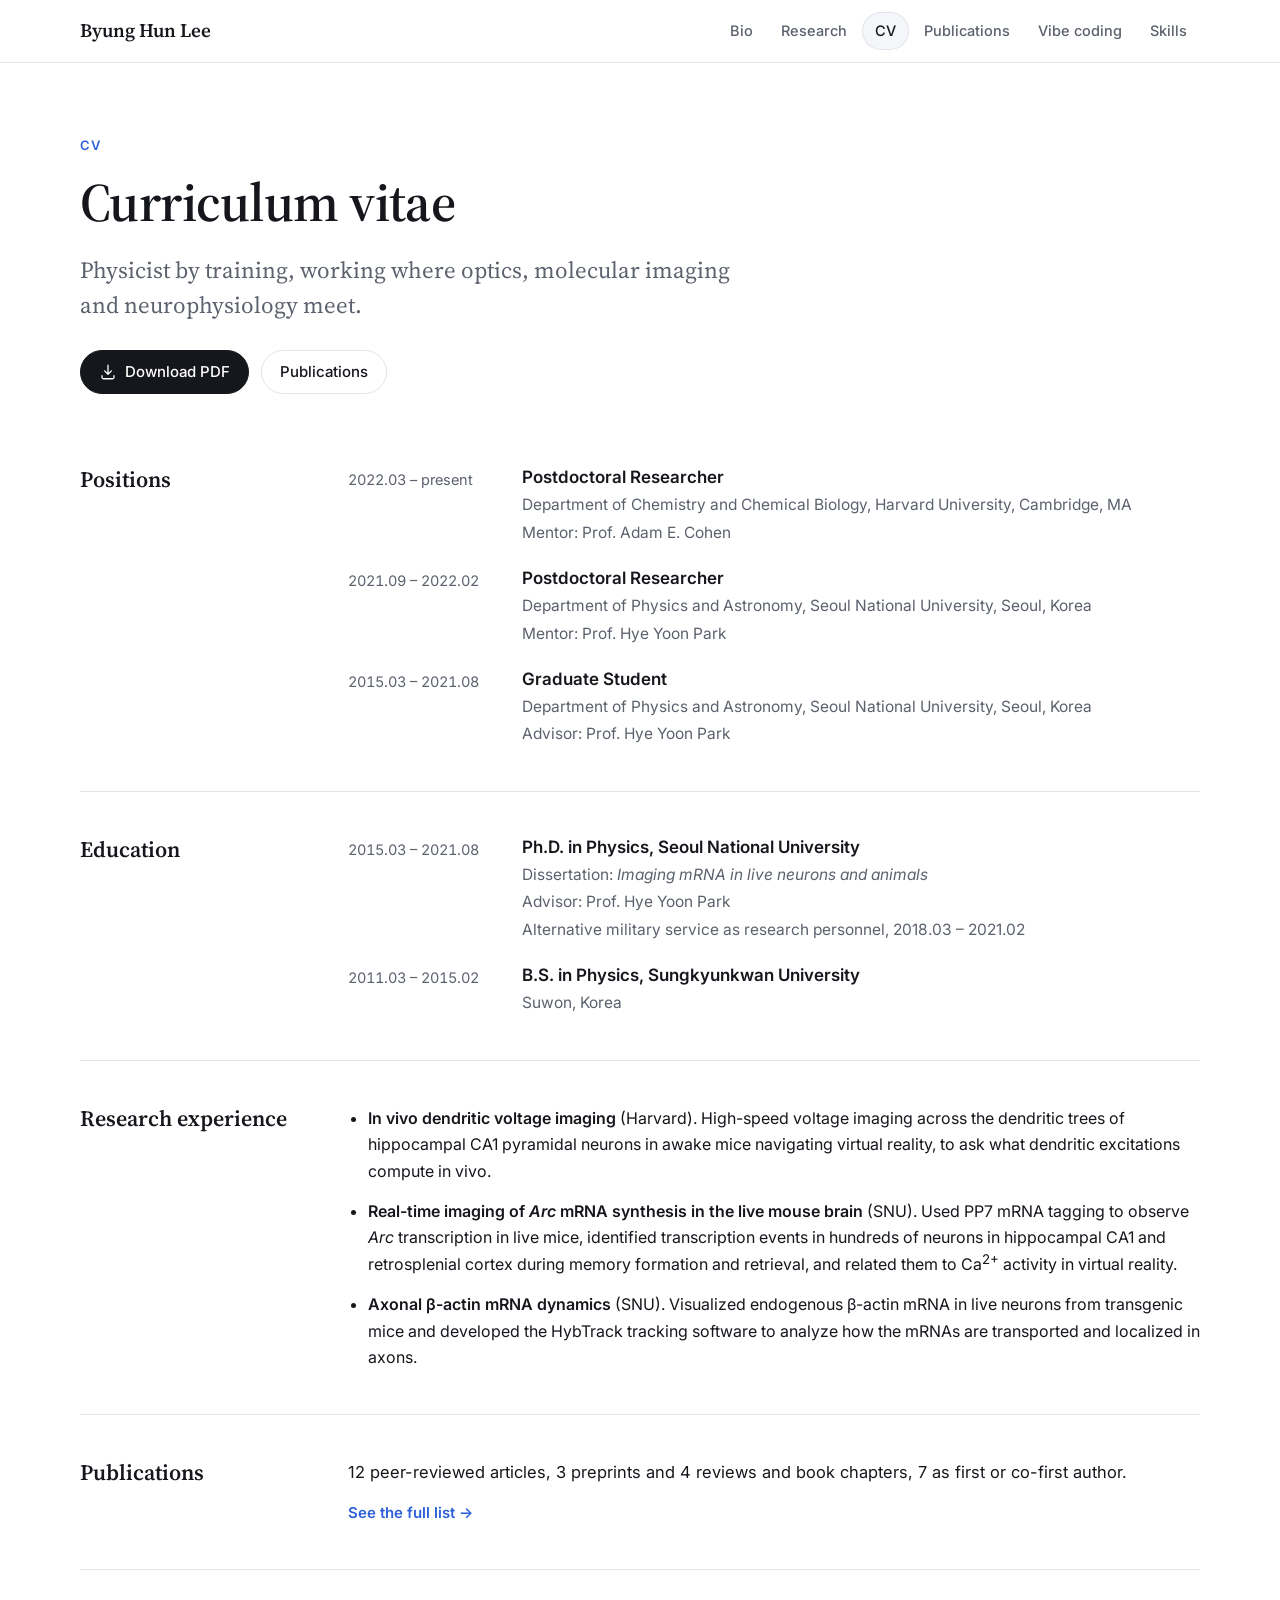
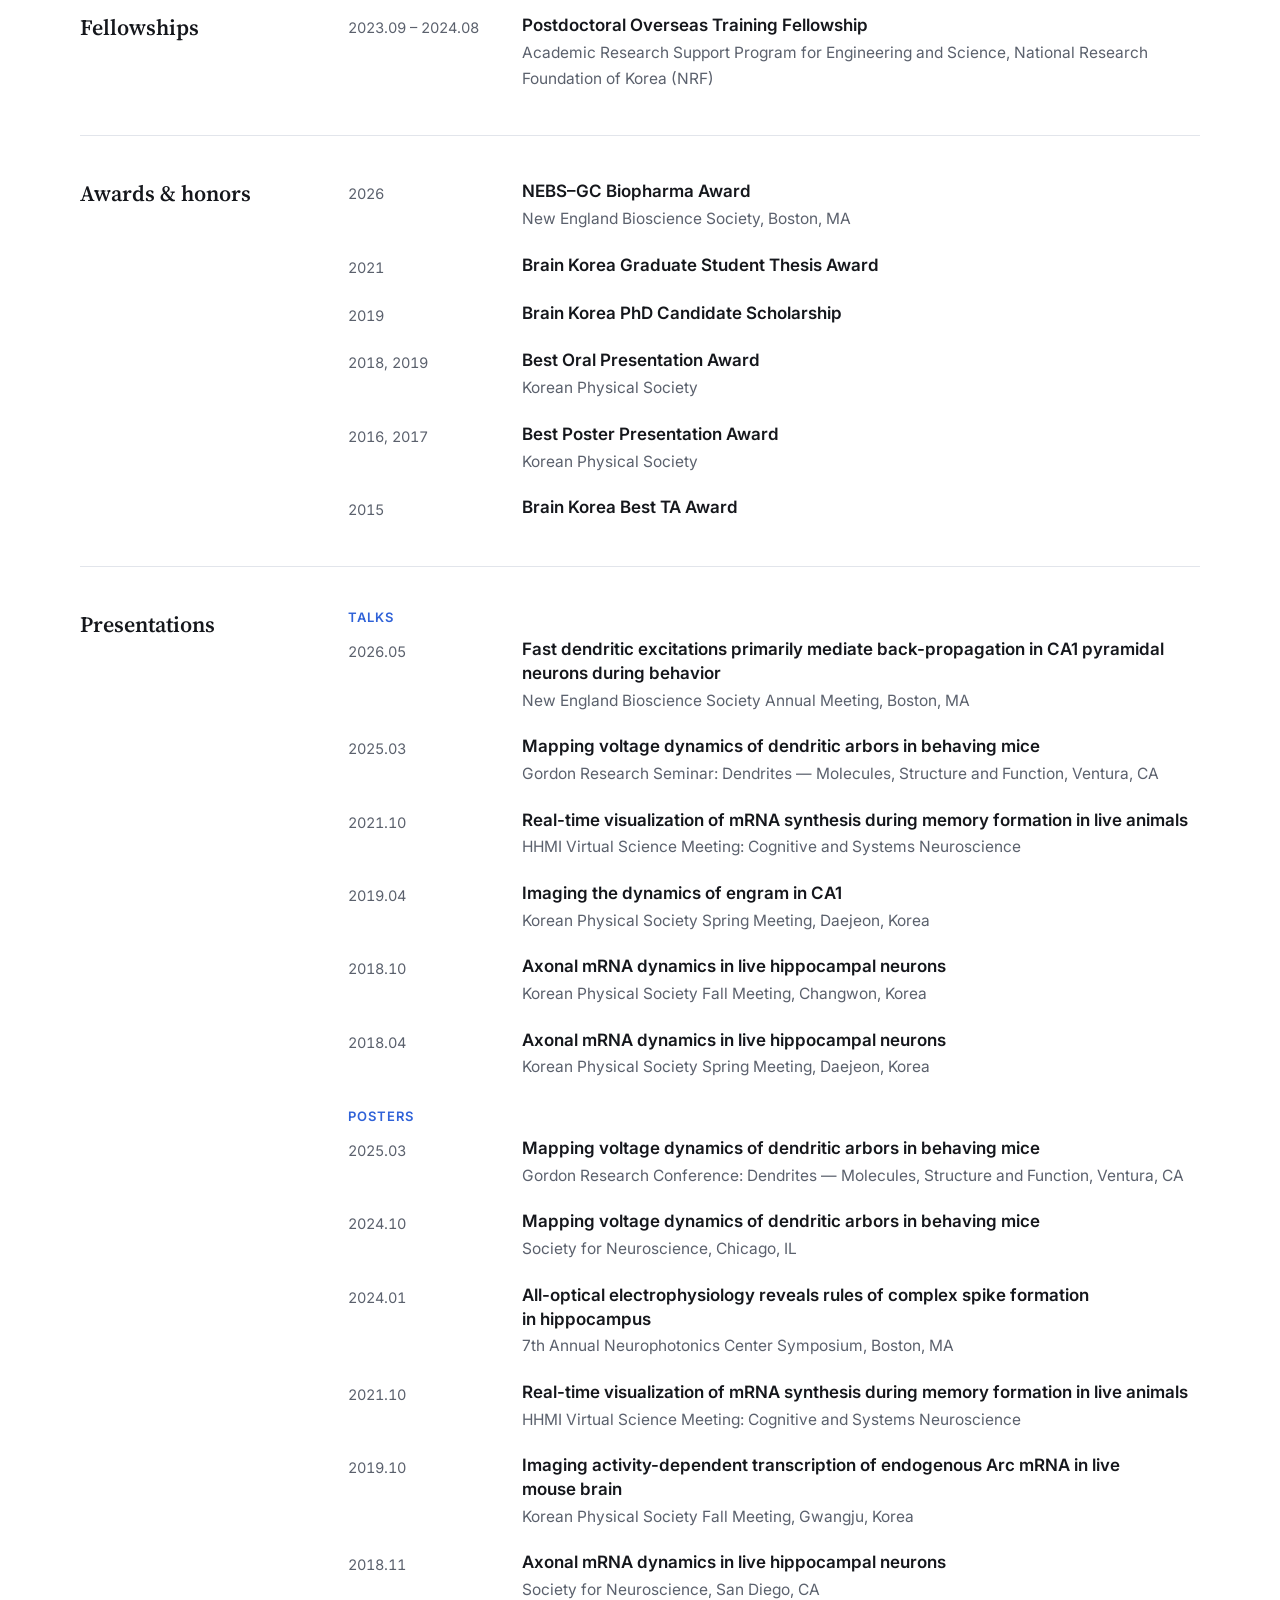
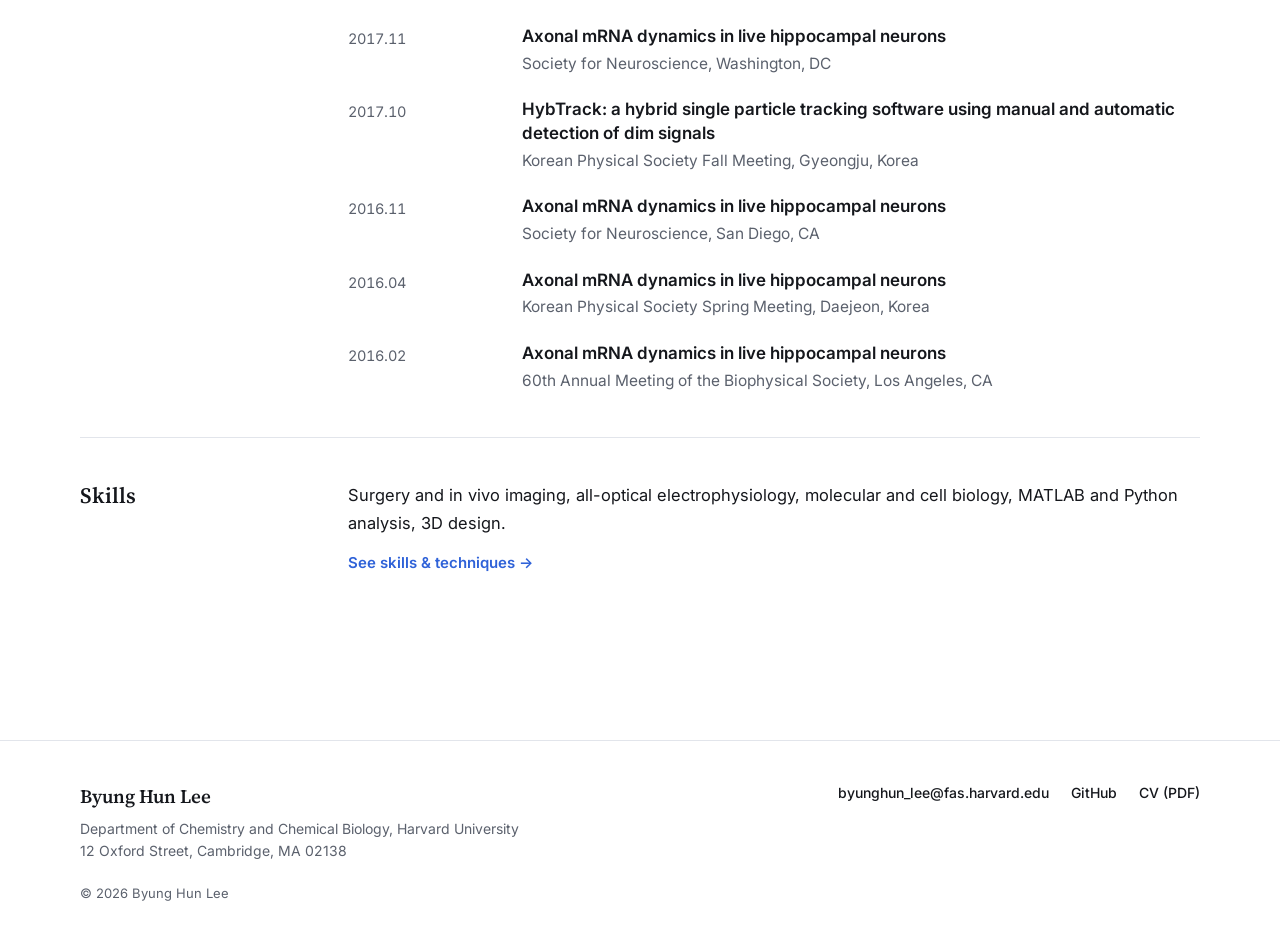
==== cv/index.html @ e2602f21 "Split the site into tabs: Bio, Research, CV, Publications, Vibe coding, Skills Each tab is its own p" ====
<!doctype html>
<html lang="en">
<head>
  <meta charset="utf-8">
  <meta name="viewport" content="width=device-width, initial-scale=1">
  <title>CV · Byung Hun Lee</title>
  <meta name="description" content="Curriculum vitae of Byung Hun Lee: positions, education, research experience, fellowships, awards and presentations.">
  <meta name="author" content="Byung Hun Lee">
  <link rel="canonical" href="https://bhlee1117.github.io/cv/">
  <meta name="color-scheme" content="light dark">
  <meta name="theme-color" content="#ffffff" media="(prefers-color-scheme: light)">
  <meta name="theme-color" content="#0e1014" media="(prefers-color-scheme: dark)">

  <meta property="og:type" content="profile">
  <meta property="og:title" content="CV · Byung Hun Lee">
  <meta property="og:description" content="Curriculum vitae of Byung Hun Lee: positions, education, research experience, fellowships, awards and presentations.">
  <meta property="og:url" content="https://bhlee1117.github.io/cv/">
  <meta property="og:image" content="https://bhlee1117.github.io/assets/img/og-image.jpg">
  <meta name="twitter:card" content="summary_large_image">

  <link rel="icon" href="/assets/img/favicon.svg" type="image/svg+xml">
  <link rel="preconnect" href="https://fonts.googleapis.com">
  <link rel="preconnect" href="https://fonts.gstatic.com" crossorigin>
  <link href="https://fonts.googleapis.com/css2?family=Inter:wght@400;500;600&family=Source+Serif+4:opsz,wght@8..60,400;8..60,600&display=swap" rel="stylesheet">
  <link rel="stylesheet" href="/assets/css/style.css">
</head>
<body>
  <a class="skip" href="#main">Skip to content</a>

  <header class="site-header">
    <nav class="nav container" aria-label="Primary">
      <a class="brand" href="/">Byung Hun Lee</a>
      <ul class="tabs">
        <li><a href="/">Bio</a></li>
        <li><a href="/research/">Research</a></li>
        <li><a href="/cv/" aria-current="page">CV</a></li>
        <li><a href="/publications/">Publications</a></li>
        <li><a href="/projects/">Vibe coding</a></li>
        <li><a href="/skills/">Skills</a></li>
      </ul>
    </nav>
  </header>

  <main id="main">
    <section class="page-head">
      <div class="container">
        <p class="eyebrow">CV</p>
        <h1>Curriculum vitae</h1>
        <p class="lead">Physicist by training, working where optics, molecular imaging and neurophysiology meet.</p>
        <div class="page-actions">
          <a class="button" href="/assets/cv/Byung_Hun_Lee_CV.pdf">
            <svg aria-hidden="true" viewBox="0 0 24 24"><path d="M12 3v12m0 0-4.5-4.5M12 15l4.5-4.5M4 17v2a2 2 0 0 0 2 2h12a2 2 0 0 0 2-2v-2"/></svg>
            Download PDF</a>
          <a class="button ghost" href="/publications/">Publications</a>
        </div>
      </div>
    </section>

    <section class="section tight">
      <div class="container">
        <section class="cv-block" id="positions">
          <h2>Positions</h2>
          <ul class="cv-list">
            <li class="cv-item"><span class="cv-when">2022.03 – present</span><div class="cv-what"><h3>Postdoctoral Researcher</h3><p>Department of Chemistry and Chemical Biology, Harvard University, Cambridge, MA</p><p>Mentor: Prof. Adam E. Cohen</p></div></li>
            <li class="cv-item"><span class="cv-when">2021.09 – 2022.02</span><div class="cv-what"><h3>Postdoctoral Researcher</h3><p>Department of Physics and Astronomy, Seoul National University, Seoul, Korea</p><p>Mentor: Prof. Hye Yoon Park</p></div></li>
            <li class="cv-item"><span class="cv-when">2015.03 – 2021.08</span><div class="cv-what"><h3>Graduate Student</h3><p>Department of Physics and Astronomy, Seoul National University, Seoul, Korea</p><p>Advisor: Prof. Hye Yoon Park</p></div></li>
          </ul>
        </section>
        <section class="cv-block" id="education">
          <h2>Education</h2>
          <ul class="cv-list">
            <li class="cv-item"><span class="cv-when">2015.03 – 2021.08</span><div class="cv-what"><h3>Ph.D. in Physics, Seoul National University</h3><p>Dissertation: <i>Imaging mRNA in live neurons and animals</i></p><p>Advisor: Prof. Hye Yoon Park</p><p>Alternative military service as research personnel, 2018.03 – 2021.02</p></div></li>
            <li class="cv-item"><span class="cv-when">2011.03 – 2015.02</span><div class="cv-what"><h3>B.S. in Physics, Sungkyunkwan University</h3><p>Suwon, Korea</p></div></li>
          </ul>
        </section>
        <section class="cv-block" id="experience">
          <h2>Research experience</h2>
          <ul class="cv-bullets">
            <li><strong>In vivo dendritic voltage imaging</strong> (Harvard). High-speed voltage imaging across the dendritic trees of hippocampal CA1 pyramidal neurons in awake mice navigating virtual reality, to ask what dendritic excitations compute in vivo.</li>
            <li><strong>Real-time imaging of <i>Arc</i> mRNA synthesis in the live mouse brain</strong> (SNU). Used PP7 mRNA tagging to observe <i>Arc</i> transcription in live mice, identified transcription events in hundreds of neurons in hippocampal CA1 and retrosplenial cortex during memory formation and retrieval, and related them to Ca<sup>2+</sup> activity in virtual reality.</li>
            <li><strong>Axonal β-actin mRNA dynamics</strong> (SNU). Visualized endogenous β-actin mRNA in live neurons from transgenic mice and developed the HybTrack tracking software to analyze how the mRNAs are transported and localized in axons.</li>
          </ul>
        </section>
        <section class="cv-block" id="publications">
          <h2>Publications</h2>
          <div>
            <p class="prose-sm">12 peer-reviewed articles, 3 preprints and 4 reviews and book chapters, 7 as first or co-first author.</p>
            <p class="card-link"><a href="/publications/">See the full list →</a></p>
          </div>
        </section>
        <section class="cv-block" id="fellowships">
          <h2>Fellowships</h2>
          <ul class="cv-list">
            <li class="cv-item"><span class="cv-when">2023.09 – 2024.08</span><div class="cv-what"><h3>Postdoctoral Overseas Training Fellowship</h3><p>Academic Research Support Program for Engineering and Science, National Research Foundation of Korea (NRF)</p></div></li>
          </ul>
        </section>
        <section class="cv-block" id="awards">
          <h2>Awards &amp; honors</h2>
          <ul class="cv-list">
            <li class="cv-item"><span class="cv-when">2026</span><div class="cv-what"><h3>NEBS–GC Biopharma Award</h3><p>New England Bioscience Society, Boston, MA</p></div></li>
            <li class="cv-item"><span class="cv-when">2021</span><div class="cv-what"><h3>Brain Korea Graduate Student Thesis Award</h3></div></li>
            <li class="cv-item"><span class="cv-when">2019</span><div class="cv-what"><h3>Brain Korea PhD Candidate Scholarship</h3></div></li>
            <li class="cv-item"><span class="cv-when">2018, 2019</span><div class="cv-what"><h3>Best Oral Presentation Award</h3><p>Korean Physical Society</p></div></li>
            <li class="cv-item"><span class="cv-when">2016, 2017</span><div class="cv-what"><h3>Best Poster Presentation Award</h3><p>Korean Physical Society</p></div></li>
            <li class="cv-item"><span class="cv-when">2015</span><div class="cv-what"><h3>Brain Korea Best TA Award</h3></div></li>
          </ul>
        </section>
        <section class="cv-block" id="presentations">
          <h2>Presentations</h2>
          <div>
            <p class="cv-sub">Talks</p>
            <ul class="cv-list">
            <li class="cv-item"><span class="cv-when">2026.05</span><div class="cv-what"><h3>Fast dendritic excitations primarily mediate back-propagation in CA1 pyramidal neurons during behavior</h3><p>New England Bioscience Society Annual Meeting, Boston, MA</p></div></li>
            <li class="cv-item"><span class="cv-when">2025.03</span><div class="cv-what"><h3>Mapping voltage dynamics of dendritic arbors in behaving mice</h3><p>Gordon Research Seminar: Dendrites — Molecules, Structure and Function, Ventura, CA</p></div></li>
            <li class="cv-item"><span class="cv-when">2021.10</span><div class="cv-what"><h3>Real-time visualization of mRNA synthesis during memory formation in live animals</h3><p>HHMI Virtual Science Meeting: Cognitive and Systems Neuroscience</p></div></li>
            <li class="cv-item"><span class="cv-when">2019.04</span><div class="cv-what"><h3>Imaging the dynamics of engram in CA1</h3><p>Korean Physical Society Spring Meeting, Daejeon, Korea</p></div></li>
            <li class="cv-item"><span class="cv-when">2018.10</span><div class="cv-what"><h3>Axonal mRNA dynamics in live hippocampal neurons</h3><p>Korean Physical Society Fall Meeting, Changwon, Korea</p></div></li>
            <li class="cv-item"><span class="cv-when">2018.04</span><div class="cv-what"><h3>Axonal mRNA dynamics in live hippocampal neurons</h3><p>Korean Physical Society Spring Meeting, Daejeon, Korea</p></div></li>
            </ul>
            <p class="cv-sub">Posters</p>
            <ul class="cv-list">
            <li class="cv-item"><span class="cv-when">2025.03</span><div class="cv-what"><h3>Mapping voltage dynamics of dendritic arbors in behaving mice</h3><p>Gordon Research Conference: Dendrites — Molecules, Structure and Function, Ventura, CA</p></div></li>
            <li class="cv-item"><span class="cv-when">2024.10</span><div class="cv-what"><h3>Mapping voltage dynamics of dendritic arbors in behaving mice</h3><p>Society for Neuroscience, Chicago, IL</p></div></li>
            <li class="cv-item"><span class="cv-when">2024.01</span><div class="cv-what"><h3>All-optical electrophysiology reveals rules of complex spike formation in hippocampus</h3><p>7th Annual Neurophotonics Center Symposium, Boston, MA</p></div></li>
            <li class="cv-item"><span class="cv-when">2021.10</span><div class="cv-what"><h3>Real-time visualization of mRNA synthesis during memory formation in live animals</h3><p>HHMI Virtual Science Meeting: Cognitive and Systems Neuroscience</p></div></li>
            <li class="cv-item"><span class="cv-when">2019.10</span><div class="cv-what"><h3>Imaging activity-dependent transcription of endogenous Arc mRNA in live mouse brain</h3><p>Korean Physical Society Fall Meeting, Gwangju, Korea</p></div></li>
            <li class="cv-item"><span class="cv-when">2018.11</span><div class="cv-what"><h3>Axonal mRNA dynamics in live hippocampal neurons</h3><p>Society for Neuroscience, San Diego, CA</p></div></li>
            <li class="cv-item"><span class="cv-when">2017.11</span><div class="cv-what"><h3>Axonal mRNA dynamics in live hippocampal neurons</h3><p>Society for Neuroscience, Washington, DC</p></div></li>
            <li class="cv-item"><span class="cv-when">2017.10</span><div class="cv-what"><h3>HybTrack: a hybrid single particle tracking software using manual and automatic detection of dim signals</h3><p>Korean Physical Society Fall Meeting, Gyeongju, Korea</p></div></li>
            <li class="cv-item"><span class="cv-when">2016.11</span><div class="cv-what"><h3>Axonal mRNA dynamics in live hippocampal neurons</h3><p>Society for Neuroscience, San Diego, CA</p></div></li>
            <li class="cv-item"><span class="cv-when">2016.04</span><div class="cv-what"><h3>Axonal mRNA dynamics in live hippocampal neurons</h3><p>Korean Physical Society Spring Meeting, Daejeon, Korea</p></div></li>
            <li class="cv-item"><span class="cv-when">2016.02</span><div class="cv-what"><h3>Axonal mRNA dynamics in live hippocampal neurons</h3><p>60th Annual Meeting of the Biophysical Society, Los Angeles, CA</p></div></li>
            </ul>
          </div>
        </section>
        <section class="cv-block" id="skills">
          <h2>Skills</h2>
          <div>
            <p class="prose-sm">Surgery and in vivo imaging, all-optical electrophysiology, molecular and cell biology, MATLAB and Python analysis, 3D design.</p>
            <p class="card-link"><a href="/skills/">See skills &amp; techniques →</a></p>
          </div>
        </section>
      </div>
    </section>
  </main>

  <footer class="site-footer">
    <div class="container footer-grid">
      <div>
        <a class="brand" href="/">Byung Hun Lee</a>
        <p>Department of Chemistry and Chemical Biology, Harvard University<br>12 Oxford Street, Cambridge, MA 02138</p>
      </div>
      <ul class="footer-links">
        <li><a href="mailto:byunghun_lee@fas.harvard.edu">byunghun_lee@fas.harvard.edu</a></li>
        <li><a href="https://github.com/bhlee1117" rel="noopener">GitHub</a></li>
        <li><a href="/assets/cv/Byung_Hun_Lee_CV.pdf">CV (PDF)</a></li>
      </ul>
    </div>
    <div class="container footer-meta">© <span id="year">2026</span> Byung Hun Lee</div>
  </footer>

  <script src="/assets/js/main.js" defer></script>
</body>
</html>
---- assets/css/style.css ----
/* ---------- Tokens ---------- */
:root {
  --bg: #ffffff;
  --surface: #f5f6f9;
  --card: #ffffff;
  --text: #15171c;
  --muted: #5b616d;
  --line: #e2e5eb;
  --accent: #2f62d8;     /* functional activity — blue */
  --accent-2: #7a4bd0;   /* gene expression — violet */
  --paper: #ffffff;      /* figures always sit on white */
  --trace-v: #1f2229;
  --trace-cs: #e3241b;
  --trace-stim: #0096ff;
  --shadow: 0 1px 2px rgb(16 20 30 / .06), 0 8px 24px rgb(16 20 30 / .06);
  --radius: 14px;
  --serif: "Source Serif 4", Georgia, "Times New Roman", serif;
  --sans: "Inter", system-ui, -apple-system, "Segoe UI", Roboto, sans-serif;
  color-scheme: light;
}
@media (prefers-color-scheme: dark) {
  :root:not([data-theme="light"]) {
    --bg: #0e1014;
    --surface: #14181e;
    --card: #181c23;
    --text: #e8eaef;
    --muted: #9ea5b1;
    --line: #272c35;
    --accent: #7ea4ff;
    --accent-2: #b598ff;
    --trace-v: #c9cdd6;
    --trace-cs: #ff5a52;
    --trace-stim: #3fb0ff;
    --shadow: 0 1px 2px rgb(0 0 0 / .4), 0 8px 24px rgb(0 0 0 / .35);
    color-scheme: dark;
  }
}
:root[data-theme="dark"] {
  --bg: #0e1014;
  --surface: #14181e;
  --card: #181c23;
  --text: #e8eaef;
  --muted: #9ea5b1;
  --line: #272c35;
  --accent: #7ea4ff;
  --accent-2: #b598ff;
  --trace-v: #c9cdd6;
  --trace-cs: #ff5a52;
  --trace-stim: #3fb0ff;
  --shadow: 0 1px 2px rgb(0 0 0 / .4), 0 8px 24px rgb(0 0 0 / .35);
  color-scheme: dark;
}

/* ---------- Base ---------- */
*, *::before, *::after { box-sizing: border-box; }
html { scroll-behavior: smooth; scroll-padding-top: 72px; -webkit-text-size-adjust: 100%; }
@media (prefers-reduced-motion: reduce) { html { scroll-behavior: auto; } }
body {
  margin: 0;
  background: var(--bg);
  color: var(--text);
  font: 400 17px/1.65 var(--sans);
  -webkit-font-smoothing: antialiased;
  text-rendering: optimizeLegibility;
}
img { max-width: 100%; height: auto; display: block; }
sup, sub { line-height: 0; }
a { color: var(--accent); text-decoration-thickness: 1px; text-underline-offset: 3px; }
a:hover { color: var(--accent-2); }
h1, h2, h3 { font-family: var(--serif); font-weight: 600; line-height: 1.2; margin: 0; text-wrap: balance; }
p { margin: 0; }
.container { width: min(1120px, 100% - 32px); margin-inline: auto; }
.container.narrow { width: min(760px, 100% - 32px); }
.muted { color: var(--muted); }
.skip { position: absolute; left: -999px; top: 8px; background: var(--card); padding: 8px 12px; border-radius: 8px; z-index: 100; }
.skip:focus { left: 16px; }
:focus-visible { outline: 2px solid var(--accent); outline-offset: 3px; border-radius: 4px; }

/* ---------- Header ---------- */
.site-header {
  position: sticky; top: 0; z-index: 20;
  background: color-mix(in srgb, var(--bg) 82%, transparent);
  backdrop-filter: saturate(1.4) blur(10px);
  -webkit-backdrop-filter: saturate(1.4) blur(10px);
  border-bottom: 1px solid var(--line);
}
.nav { display: flex; align-items: center; justify-content: space-between; height: 62px; gap: 24px; }
.brand { font-family: var(--serif); font-weight: 600; font-size: 19px; color: var(--text); text-decoration: none; white-space: nowrap; }
.tabs { display: flex; gap: 2px; list-style: none; margin: 0; padding: 0; }
.tabs a {
  display: block; padding: 7px 13px; border-radius: 999px; white-space: nowrap;
  color: var(--muted); font-size: 14.5px; font-weight: 500; text-decoration: none;
  transition: color .15s ease, background .15s ease;
}
.tabs a:hover { color: var(--text); background: var(--surface); }
.tabs a[aria-current="page"] { color: var(--text); background: var(--surface); box-shadow: inset 0 0 0 1px var(--line); }
@media (max-width: 900px) {
  html { scroll-padding-top: 112px; }
  .nav { flex-direction: column; align-items: stretch; height: auto; gap: 0; padding-top: 12px; }
  .tabs {
    overflow-x: auto; scrollbar-width: none; margin: 8px -16px 0; padding: 0 16px 10px;
    -webkit-mask-image: linear-gradient(to right, #000 calc(100% - 28px), transparent);
    mask-image: linear-gradient(to right, #000 calc(100% - 28px), transparent);
  }
  .tabs::-webkit-scrollbar { display: none; }
  .tabs a { padding: 6px 12px; font-size: 14px; }
}

/* ---------- Hero ---------- */
.hero { padding: 72px 0 0; position: relative; overflow: hidden; }
.hero-grid { display: grid; grid-template-columns: 1.35fr 1fr; gap: 64px; align-items: center; }
.eyebrow {
  font-size: 13px; font-weight: 600; letter-spacing: .08em; text-transform: uppercase;
  color: var(--accent); margin-bottom: 14px;
}
.hero h1 { font-size: clamp(40px, 5.6vw, 64px); letter-spacing: -.01em; }
.hero h1 .suffix { color: var(--muted); font-weight: 400; }
.nowrap { white-space: nowrap; }
.affiliation { margin-top: 18px; color: var(--muted); font-size: 16px; line-height: 1.55; }
.affiliation a { color: var(--text); font-weight: 500; text-decoration: none; border-bottom: 1px solid var(--line); }
.affiliation a:hover { border-color: var(--accent); }
.statement {
  margin-top: 32px; font-family: var(--serif); font-size: clamp(22px, 2.5vw, 28px); line-height: 1.4;
  max-width: 32ch; text-wrap: pretty;
}
.hero-links { display: flex; flex-wrap: wrap; gap: 12px; list-style: none; padding: 0; margin: 36px 0 0; }
.button {
  display: inline-flex; align-items: center; gap: 8px; height: 44px; padding: 0 18px; border-radius: 999px;
  background: var(--text); color: var(--bg); font-weight: 500; font-size: 15px; text-decoration: none;
  border: 1px solid var(--text); transition: transform .15s ease, background .15s ease;
}
.button:hover { color: var(--bg); transform: translateY(-1px); }
.button.ghost { background: transparent; color: var(--text); border-color: var(--line); }
.button.ghost:hover { border-color: var(--text); color: var(--text); }
.button svg { width: 18px; height: 18px; fill: none; stroke: currentColor; stroke-width: 1.7; stroke-linecap: round; stroke-linejoin: round; }

.portrait { margin: 0; justify-self: end; width: 100%; max-width: 400px; }
.portrait img { border-radius: 22px; aspect-ratio: 4 / 5; object-fit: cover; box-shadow: var(--shadow); }

/* Fig. 5E voltage trace (real data, vector paths from the figure) */
.trace { margin: 64px 0 0; padding-bottom: 8px; }
.trace svg {
  width: 100%; height: auto; display: block; overflow: visible;
  clip-path: inset(-4px 100% -4px 0);
  animation: sweep 4.5s linear .3s forwards;
}
.trace path { fill: none; stroke-linejoin: round; stroke-linecap: round; vector-effect: non-scaling-stroke; }
.trace .v { stroke: var(--trace-v); stroke-width: 1; }
.trace .cs path { stroke: var(--trace-cs); stroke-width: 1.15; }
.trace .stim { stroke: var(--trace-stim); stroke-width: 1.6; }
.trace .bar { stroke: var(--muted); stroke-width: 2; stroke-linecap: butt; }
@keyframes sweep { to { clip-path: inset(-4px 0 -4px 0); } }
@media (prefers-reduced-motion: reduce) { .trace svg { animation: none; clip-path: none; } }
.trace-cap {
  display: flex; flex-wrap: wrap; align-items: center; gap: 6px 18px;
  margin-top: 14px; font-size: 13.5px; color: var(--muted); line-height: 1.5;
}
.trace-cap .key { display: inline-flex; align-items: center; gap: 7px; white-space: nowrap; }
.trace-cap .sw { display: inline-block; width: 16px; height: 2px; border-radius: 2px; }
.trace-cap .sw.v { background: var(--trace-v); }
.trace-cap .sw.cs { background: var(--trace-cs); }
.trace-cap .sw.stim { background: var(--trace-stim); }
.trace-note { flex-basis: 100%; }
@media (min-width: 900px) { .trace-note { flex-basis: auto; margin-left: auto; } }

@media (max-width: 860px) {
  .hero { padding-top: 40px; }
  .hero-grid { grid-template-columns: 1fr; gap: 36px; }
  .portrait { justify-self: start; max-width: 240px; order: -1; }
  .trace { margin-top: 40px; }
}

/* ---------- Sections ---------- */
.section { padding: 96px 0; }
.section.alt { background: var(--surface); }
.section-head { margin-bottom: 44px; max-width: 720px; }
.section-head h2 { font-size: clamp(30px, 3.6vw, 42px); letter-spacing: -.005em; }
@media (max-width: 640px) { .section { padding: 64px 0; } .section-head { margin-bottom: 32px; } }

/* Questions */
.questions { list-style: none; padding: 0; margin: 0 0 56px; display: grid; grid-template-columns: 1fr 1fr; gap: 24px; }
.questions li {
  display: flex; gap: 18px; padding: 28px; background: var(--card); border: 1px solid var(--line);
  border-radius: var(--radius);
}
.q-num {
  flex: none; width: 40px; height: 40px; border-radius: 50%; display: grid; place-items: center;
  font: 600 17px/1 var(--serif); color: #fff;
  background: linear-gradient(135deg, var(--accent), var(--accent-2));
}
.questions p { font-family: var(--serif); font-size: 20px; line-height: 1.45; }
@media (max-width: 760px) { .questions { grid-template-columns: 1fr; } .questions li { padding: 22px; } .questions p { font-size: 18px; } }

/* Figures */
.figure { margin: 0; }
.figure .zoom {
  display: block; width: 100%; padding: 16px; border: 1px solid var(--line); border-radius: var(--radius);
  background: var(--paper); cursor: zoom-in; transition: box-shadow .2s ease, transform .2s ease;
}
.figure .zoom:hover { box-shadow: var(--shadow); }
.figure img { width: 100%; }
.figure figcaption { margin-top: 12px; font-size: 14.5px; color: var(--muted); line-height: 1.5; }
.figure.wide .zoom { padding: clamp(12px, 3vw, 32px); }
.figure.wide figcaption { text-align: center; }

/* Experience cards */
.cards { display: grid; grid-template-columns: 1fr 1fr; gap: 28px; }
.card {
  background: var(--card); border: 1px solid var(--line); border-radius: calc(var(--radius) + 4px);
  padding: 14px; display: flex; flex-direction: column;
}
.card .figure .zoom { border: none; border-radius: var(--radius); }
.card .figure img { aspect-ratio: 1.72; object-fit: contain; }
.card-body { padding: 18px 12px 12px; }
.card-num { font: 600 13px/1 var(--sans); letter-spacing: .1em; color: var(--accent); margin-bottom: 10px; }
.card h3 { font-size: 23px; margin-bottom: 12px; }
.card-body p:not(.card-num):not(.card-link) { color: var(--muted); font-size: 16px; }
.card-link { margin-top: 14px; font-size: 15px; font-weight: 600; }
.card-link a { text-decoration: none; }
.card-link a:hover { text-decoration: underline; }
@media (max-width: 860px) { .cards { grid-template-columns: 1fr; } }

/* Future program */
.program { display: grid; grid-template-columns: minmax(0, 1fr); gap: 24px; padding: 40px 0; border-top: 1px solid var(--line); }
.program:first-of-type { border-top: none; padding-top: 0; }
.program:last-of-type { padding-bottom: 0; }
.program-text { display: grid; grid-template-columns: 5fr 7fr; column-gap: 48px; align-items: start; }
.program-text .card-num { grid-column: 1 / -1; }
.program-text h3 { font-size: clamp(24px, 2.6vw, 30px); }
.program-text p:last-child { color: var(--muted); font-size: 17px; }
.figure-pair { display: grid; grid-template-columns: 1.15fr 1fr; gap: 24px; align-items: start; }
@media (max-width: 860px) {
  .program-text { grid-template-columns: 1fr; row-gap: 12px; }
  .figure-pair { grid-template-columns: 1fr; }
}

/* Education timeline */
.timeline { list-style: none; margin: 0; padding: 0; }
.timeline li { position: relative; padding: 0 0 32px 40px; }
.timeline li:last-child { padding-bottom: 0; }
.timeline li:not(:last-child)::after {
  content: ""; position: absolute; left: 7px; top: 26px; bottom: 0; width: 2px;
  background: linear-gradient(var(--accent), var(--accent-2)); opacity: .45; border-radius: 2px;
}
.timeline li::before {
  content: ""; position: absolute; left: 0; top: 6px; width: 16px; height: 16px; border-radius: 50%;
  background: var(--bg); border: 3px solid var(--accent);
}
.timeline li:nth-child(2)::before { border-color: color-mix(in srgb, var(--accent) 50%, var(--accent-2)); }
.timeline li:nth-child(3)::before { border-color: var(--accent-2); }
.section.alt .timeline li::before { background: var(--surface); }
.timeline h3 { font-size: 22px; margin-bottom: 4px; }
.timeline p { color: var(--muted); }

/* Contact */
.contact-line { font-family: var(--serif); font-size: clamp(22px, 3vw, 30px); margin-bottom: 14px; overflow-wrap: anywhere; }
.contact-line a { text-decoration: none; border-bottom: 2px solid color-mix(in srgb, var(--accent) 35%, transparent); }
.contact-line a:hover { border-color: var(--accent-2); }

/* Footer */
.site-footer { border-top: 1px solid var(--line); padding: 40px 0 32px; margin-top: 24px; color: var(--muted); font-size: 14px; }

/* Lightbox */
.lightbox {
  width: min(1400px, 96vw); max-width: none; max-height: 92vh; padding: 20px; border: none; border-radius: 16px;
  background: #fff; box-shadow: 0 30px 80px rgb(0 0 0 / .45);
}
.lightbox::backdrop { background: rgb(8 10 14 / .78); backdrop-filter: blur(3px); }
.lightbox img { width: 100%; max-height: calc(92vh - 40px); object-fit: contain; }
.lightbox .close {
  position: absolute; top: 10px; right: 10px; width: 40px; height: 40px; border-radius: 50%; border: none;
  background: rgb(0 0 0 / .06); color: #15171c; font-size: 26px; line-height: 1; cursor: pointer;
}
.lightbox .close:hover { background: rgb(0 0 0 / .12); }

/* Movie (YouTube facade) */
.video { margin: 40px 0 0; }
.video[hidden] { display: none; }
.video-frame {
  position: relative; aspect-ratio: 16 / 9; border-radius: calc(var(--radius) + 4px); overflow: hidden;
  background: #0b1020; border: 1px solid var(--line);
}
.video-frame iframe, .video-play { position: absolute; inset: 0; width: 100%; height: 100%; border: 0; }
.video-play { padding: 0; cursor: pointer; background: none; }
.video-play img { width: 100%; height: 100%; object-fit: cover; transition: transform .4s ease, filter .3s ease; }
.video-play:hover img { transform: scale(1.015); filter: brightness(1.08); }
.play-icon {
  position: absolute; left: 50%; top: 50%; width: 76px; height: 76px; margin: -38px 0 0 -38px; border-radius: 50%;
  display: grid; place-items: center; background: rgb(255 255 255 / .92); box-shadow: 0 8px 30px rgb(0 0 0 / .35);
  transition: transform .2s ease;
}
.play-icon svg { width: 30px; height: 30px; fill: #15171c; margin-left: 4px; }
.video-play:hover .play-icon { transform: scale(1.06); }
.video figcaption { margin-top: 14px; font-size: 15px; color: var(--muted); line-height: 1.55; }
.video figcaption strong { color: var(--text); font-weight: 600; }
.yt-link { white-space: nowrap; margin-left: 6px; }
@media (max-width: 640px) { .play-icon { width: 60px; height: 60px; margin: -30px 0 0 -30px; } .play-icon svg { width: 24px; height: 24px; } }

/* ---------- Sub-page header ---------- */
.page-head { padding: 72px 0 8px; }
.page-head h1 { font-size: clamp(36px, 5vw, 54px); letter-spacing: -.01em; }
.lead { margin-top: 18px; font-family: var(--serif); font-size: clamp(19px, 2.2vw, 23px); line-height: 1.5; color: var(--muted); max-width: 62ch; }
.page-actions { display: flex; flex-wrap: wrap; gap: 12px; margin-top: 28px; }
.section.tight { padding-top: 56px; }
@media (max-width: 640px) { .page-head { padding-top: 44px; } }

/* ---------- Bio ---------- */
.bio-grid { display: grid; grid-template-columns: minmax(0, 1.5fr) minmax(0, 1fr); gap: 64px; align-items: start; }
.prose p { font-size: 18px; line-height: 1.75; }
.prose p + p { margin-top: 18px; }
.side-card { background: var(--card); border: 1px solid var(--line); border-radius: var(--radius); padding: 26px; }
.side-card + .side-card { margin-top: 20px; }
.side-card h2 { font-size: 20px; margin-bottom: 16px; }
.facts { list-style: none; margin: 0; padding: 0; display: grid; gap: 14px; }
.facts li { display: grid; grid-template-columns: 76px 1fr; gap: 12px; font-size: 15px; line-height: 1.5; }
.facts .when { color: var(--muted); font-variant-numeric: tabular-nums; }
.facts .what span { display: block; color: var(--muted); font-size: 14px; }
.news { list-style: none; margin: 0; padding: 0; display: grid; gap: 0; }
.news li { display: grid; grid-template-columns: 88px 1fr; gap: 20px; padding: 18px 0; border-top: 1px solid var(--line); }
.news li:first-child { border-top: none; padding-top: 0; }
.news .when { color: var(--muted); font-size: 14.5px; font-variant-numeric: tabular-nums; padding-top: 2px; }
.news .what { font-size: 16.5px; line-height: 1.55; }
.news .what a { color: var(--text); text-decoration-color: color-mix(in srgb, var(--accent) 45%, transparent); }
.news .what a:hover { color: var(--accent); }
.news .what em { color: var(--muted); font-style: italic; }
@media (max-width: 860px) { .bio-grid { grid-template-columns: 1fr; gap: 40px; } }
@media (max-width: 520px) { .news li { grid-template-columns: 1fr; gap: 4px; } }

/* ---------- CV ---------- */
.cv-block { display: grid; grid-template-columns: 220px minmax(0, 1fr); gap: 20px 48px; padding: 44px 0; border-top: 1px solid var(--line); }
.cv-block:first-child { border-top: none; padding-top: 8px; }
.cv-block > h2 { font-size: 22px; }
.cv-list { list-style: none; margin: 0; padding: 0; display: grid; gap: 22px; }
.cv-item { display: grid; grid-template-columns: 150px minmax(0, 1fr); gap: 4px 24px; }
.cv-when { color: var(--muted); font-size: 14.5px; font-variant-numeric: tabular-nums; padding-top: 2px; }
.cv-what h3 { font-family: var(--sans); font-size: 17px; font-weight: 600; line-height: 1.4; text-wrap: pretty; }
.cv-what p { color: var(--muted); font-size: 15.5px; margin-top: 2px; }
.cv-bullets { margin: 0; padding-left: 20px; display: grid; gap: 14px; }
.cv-bullets li { font-size: 16px; line-height: 1.65; }
.cv-bullets li strong { font-weight: 600; }
.cv-sub { font: 600 13px/1 var(--sans); letter-spacing: .08em; text-transform: uppercase; color: var(--accent); margin: 30px 0 14px; }
.cv-sub:first-child { margin-top: 0; }
@media (max-width: 860px) { .cv-block { grid-template-columns: 1fr; gap: 20px; } }
@media (max-width: 520px) { .cv-item { grid-template-columns: 1fr; } }

/* ---------- Publications ---------- */
.pub-stats { display: flex; flex-wrap: wrap; gap: 10px; margin-top: 26px; list-style: none; padding: 0; }
.pub-stats li { padding: 7px 14px; border-radius: 999px; border: 1px solid var(--line); background: var(--card); font-size: 14.5px; color: var(--muted); }
.pub-stats strong { color: var(--text); font-weight: 600; }
.pub-group { padding: 44px 0; border-top: 1px solid var(--line); }
.pub-group:first-child { border-top: none; padding-top: 8px; }
.pub-group > h2 { font-size: 24px; margin-bottom: 26px; }
.pub-list { list-style: none; margin: 0; padding: 0; display: grid; gap: 26px; }
.pub { display: grid; grid-template-columns: 64px minmax(0, 1fr); gap: 4px 20px; }
.pub-year { color: var(--muted); font-size: 14.5px; font-variant-numeric: tabular-nums; padding-top: 3px; }
.pub-title { font-family: var(--serif); font-size: 19.5px; line-height: 1.38; font-weight: 600; }
.pub-title a { color: var(--text); text-decoration: none; }
.pub-title a:hover { color: var(--accent); text-decoration: underline; text-decoration-thickness: 1px; }
.pub-authors { margin-top: 6px; font-size: 15px; color: var(--muted); line-height: 1.55; }
.pub-authors strong { color: var(--text); font-weight: 600; }
.pub-venue { margin-top: 4px; font-size: 15px; }
.pub-venue em { font-style: italic; }
.pub-tags { display: flex; flex-wrap: wrap; gap: 8px; margin-top: 10px; }
.tag {
  display: inline-flex; align-items: center; gap: 6px; padding: 3px 10px; border-radius: 999px;
  font-size: 12.5px; font-weight: 600; line-height: 1.6; text-decoration: none;
  color: var(--muted); border: 1px solid var(--line); background: var(--card);
}
a.tag:hover { color: var(--accent); border-color: var(--accent); }
.tag.first { color: var(--accent-2); border-color: color-mix(in srgb, var(--accent-2) 35%, transparent); background: color-mix(in srgb, var(--accent-2) 8%, var(--card)); }
.note { margin-top: 22px; font-size: 14px; color: var(--muted); }
@media (max-width: 520px) { .pub { grid-template-columns: 1fr; } }

/* ---------- Projects ---------- */
.projects { display: grid; grid-template-columns: repeat(2, minmax(0, 1fr)); gap: 28px; }
.project {
  display: flex; flex-direction: column; background: var(--card); border: 1px solid var(--line);
  border-radius: calc(var(--radius) + 4px); overflow: hidden;
}
.project-shot { aspect-ratio: 16 / 10; overflow: hidden; border-bottom: 1px solid var(--line); background: #0d1117; }
.project-shot img { width: 100%; height: 100%; object-fit: cover; object-position: top left; }
.project-shot.text {
  display: grid; place-items: center; padding: 28px;
  background: linear-gradient(135deg, color-mix(in srgb, var(--accent) 16%, var(--card)), color-mix(in srgb, var(--accent-2) 16%, var(--card)));
}
.project-shot.text p { font-family: var(--serif); font-size: clamp(20px, 2.4vw, 26px); line-height: 1.35; text-align: center; max-width: 22ch; color: var(--text); }
.project-body { padding: 24px 26px 26px; display: flex; flex-direction: column; gap: 14px; flex: 1; }
.project-body h2 { font-size: 26px; }
.project-tagline { color: var(--accent); font-weight: 600; font-size: 15px; margin-top: -6px; }
.project-body > p { font-size: 16px; line-height: 1.65; }
.project-points { margin: 0; padding-left: 18px; display: grid; gap: 6px; color: var(--muted); font-size: 15px; }
.chips { display: flex; flex-wrap: wrap; gap: 8px; list-style: none; margin: 0; padding: 0; }
.chips li { padding: 4px 11px; border-radius: 999px; font-size: 13.5px; background: var(--surface); border: 1px solid var(--line); color: var(--text); }
.project-links { display: flex; flex-wrap: wrap; gap: 10px; margin-top: auto; padding-top: 6px; }
.button.small { height: 38px; padding: 0 15px; font-size: 14px; }
.code-list { list-style: none; margin: 0; padding: 0; display: grid; grid-template-columns: repeat(2, minmax(0, 1fr)); gap: 0 40px; }
.code-list li { padding: 16px 0; border-top: 1px solid var(--line); }
.code-list a { font-weight: 600; text-decoration: none; }
.code-list a:hover { text-decoration: underline; }
.code-list p { color: var(--muted); font-size: 15px; margin-top: 2px; }
@media (max-width: 860px) { .projects, .code-list { grid-template-columns: 1fr; } }

/* ---------- Skills ---------- */
.skills { display: grid; grid-template-columns: repeat(3, minmax(0, 1fr)); gap: 24px; }
.skill { background: var(--card); border: 1px solid var(--line); border-radius: var(--radius); padding: 26px; display: flex; flex-direction: column; gap: 14px; }
.skill-icon {
  width: 44px; height: 44px; border-radius: 12px; display: grid; place-items: center;
  background: color-mix(in srgb, var(--accent) 12%, var(--card)); color: var(--accent);
}
.skill:nth-child(even) .skill-icon { background: color-mix(in srgb, var(--accent-2) 12%, var(--card)); color: var(--accent-2); }
.skill-icon svg { width: 22px; height: 22px; fill: none; stroke: currentColor; stroke-width: 1.8; stroke-linecap: round; stroke-linejoin: round; }
.skill h2 { font-size: 21px; }
.skill > p { color: var(--muted); font-size: 15px; line-height: 1.55; margin-top: -4px; }
@media (max-width: 980px) { .skills { grid-template-columns: repeat(2, minmax(0, 1fr)); } }
@media (max-width: 640px) { .skills { grid-template-columns: 1fr; } }

/* ---------- Footer (multi-page) ---------- */
.footer-grid { display: flex; flex-wrap: wrap; justify-content: space-between; gap: 18px 40px; }
.footer-grid .brand { display: inline-block; margin-bottom: 6px; }
.footer-grid p { line-height: 1.6; }
.footer-links { list-style: none; margin: 0; padding: 0; display: flex; flex-wrap: wrap; gap: 8px 22px; align-items: flex-start; }
.footer-links a { color: var(--text); text-decoration: none; font-weight: 500; }
.footer-links a:hover { color: var(--accent); }
.footer-meta { margin-top: 20px; font-size: 13px; }

.prose-sm { font-size: 16.5px; line-height: 1.65; }
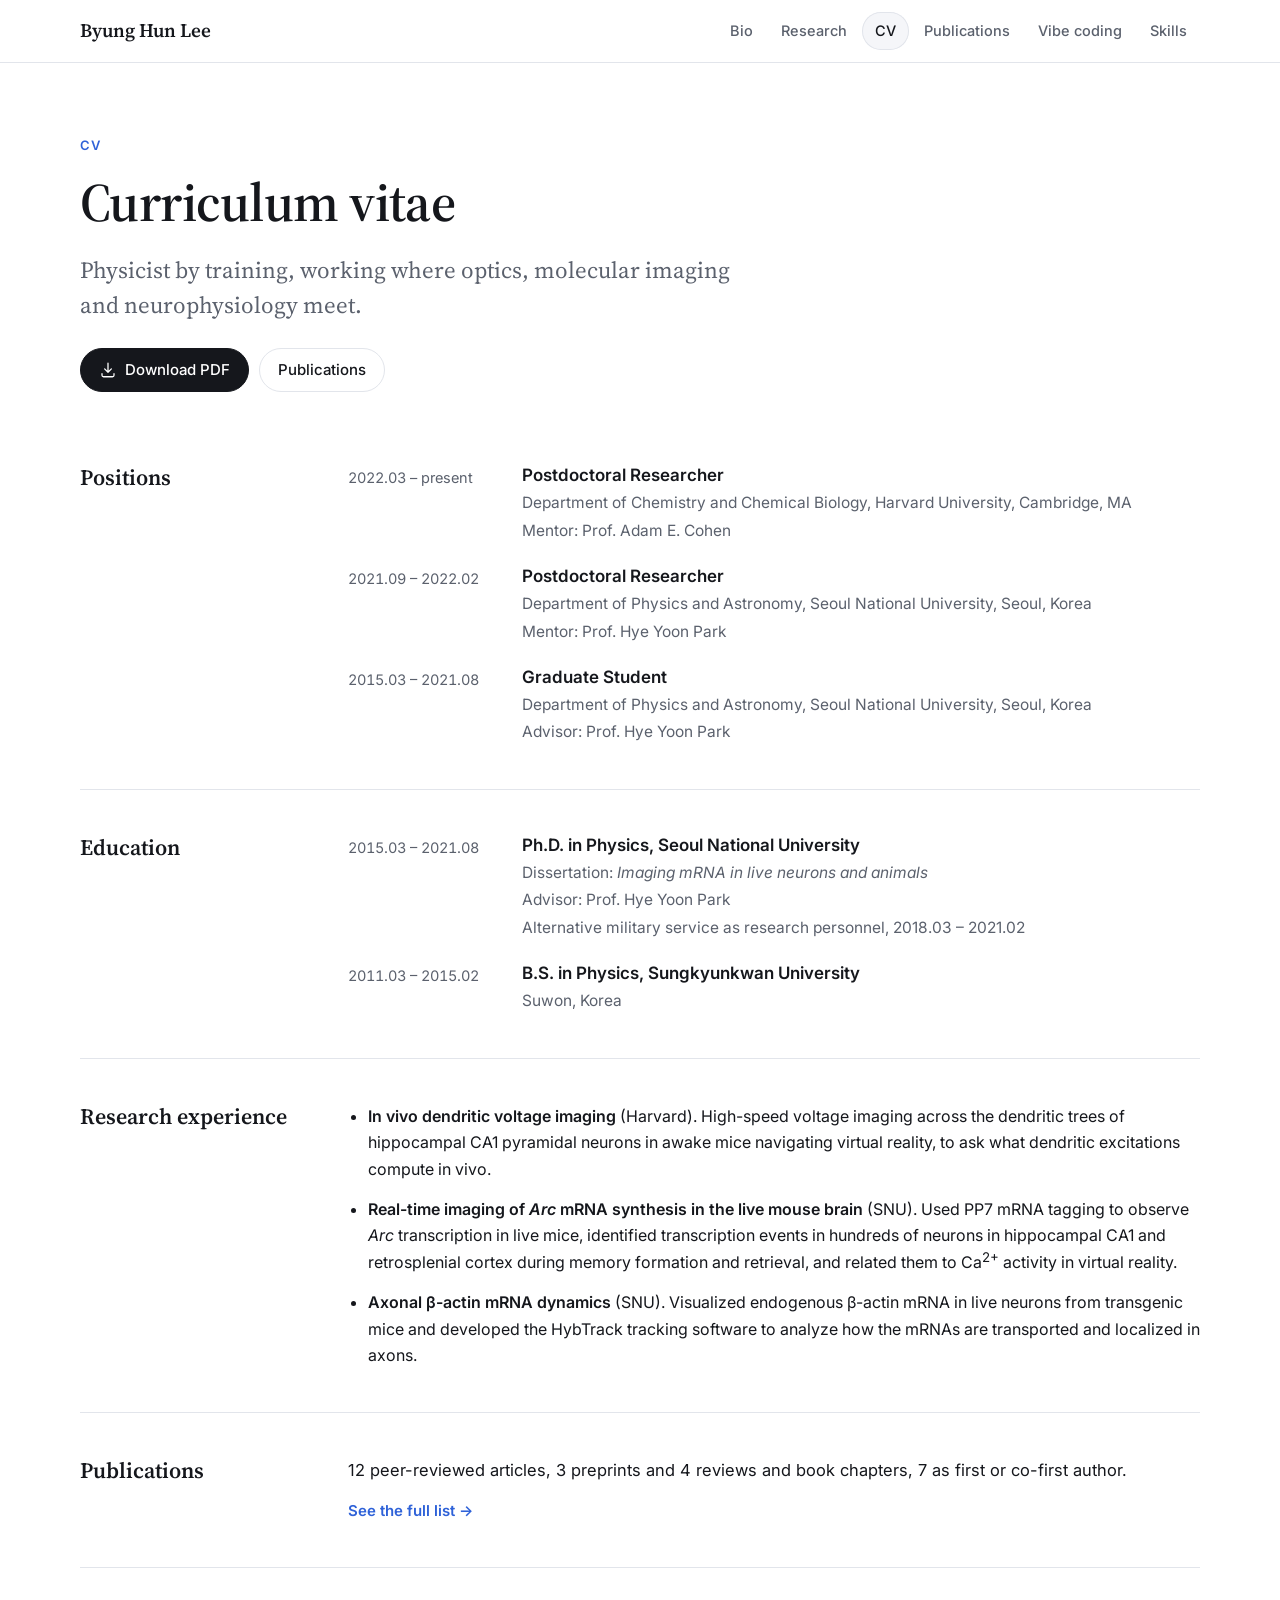
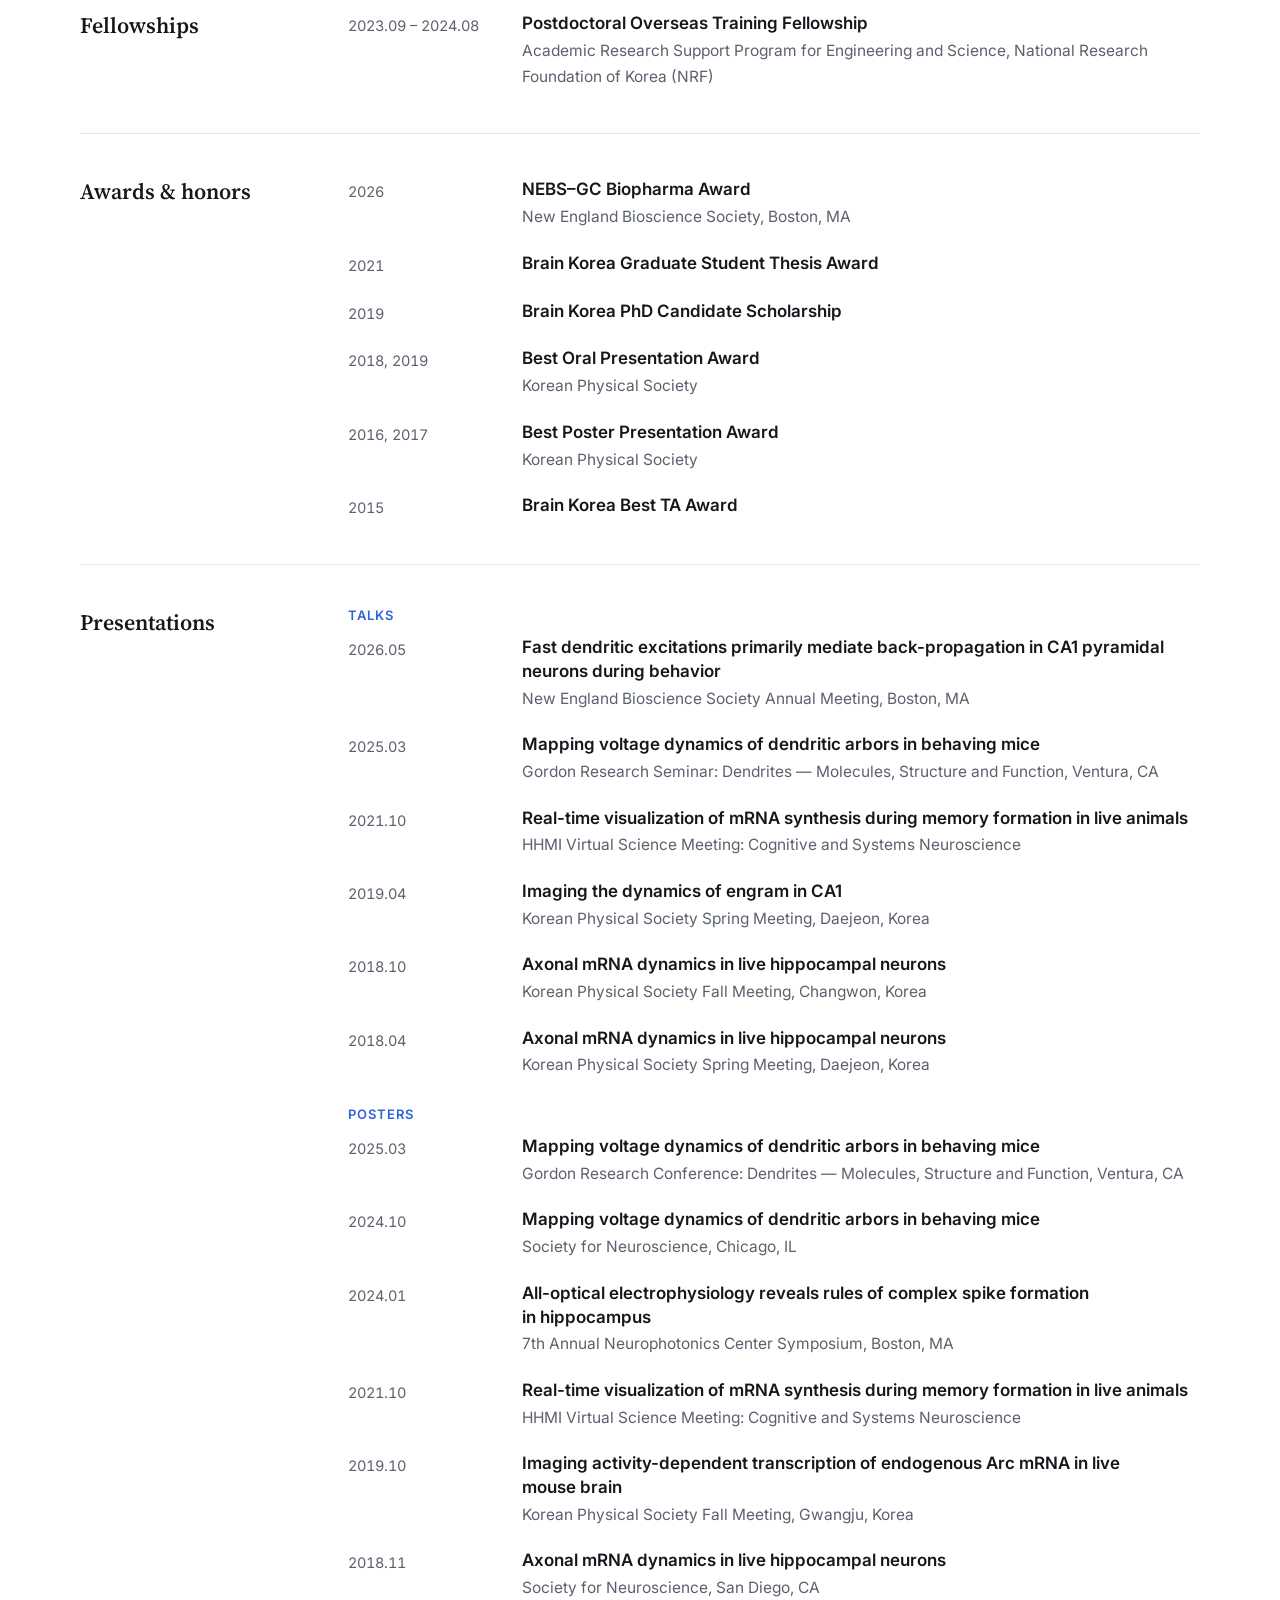
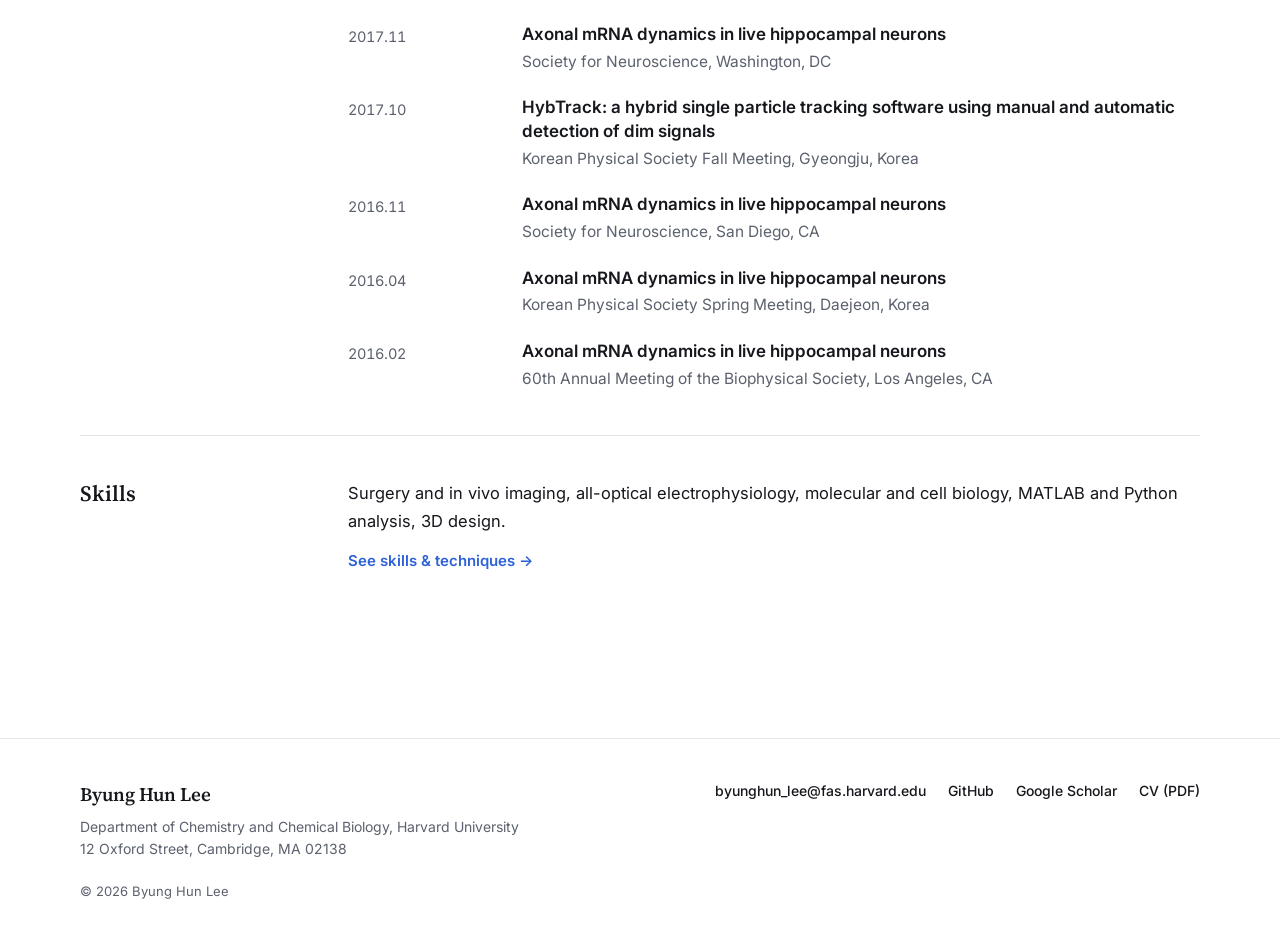
==== commit ad7bd594: "Add project pages, movies and the prism movie link - Bio: back-propagation and dendritic-spike maps " ====
--- a/cv/index.html
+++ b/cv/index.html
@@ -153,6 +153,7 @@
       <ul class="footer-links">
         <li><a href="mailto:byunghun_lee@fas.harvard.edu">byunghun_lee@fas.harvard.edu</a></li>
         <li><a href="https://github.com/bhlee1117" rel="noopener">GitHub</a></li>
+        <li><a href="https://scholar.google.com/citations?user=bluHPzY7HD0C" rel="noopener">Google Scholar</a></li>
         <li><a href="/assets/cv/Byung_Hun_Lee_CV.pdf">CV (PDF)</a></li>
       </ul>
     </div>
--- a/assets/css/style.css
+++ b/assets/css/style.css
@@ -393,12 +393,7 @@
 .chips li { padding: 4px 11px; border-radius: 999px; font-size: 13.5px; background: var(--surface); border: 1px solid var(--line); color: var(--text); }
 .project-links { display: flex; flex-wrap: wrap; gap: 10px; margin-top: auto; padding-top: 6px; }
 .button.small { height: 38px; padding: 0 15px; font-size: 14px; }
-.code-list { list-style: none; margin: 0; padding: 0; display: grid; grid-template-columns: repeat(2, minmax(0, 1fr)); gap: 0 40px; }
-.code-list li { padding: 16px 0; border-top: 1px solid var(--line); }
-.code-list a { font-weight: 600; text-decoration: none; }
-.code-list a:hover { text-decoration: underline; }
-.code-list p { color: var(--muted); font-size: 15px; margin-top: 2px; }
-@media (max-width: 860px) { .projects, .code-list { grid-template-columns: 1fr; } }
+@media (max-width: 860px) { .projects { grid-template-columns: 1fr; } }
 
 /* ---------- Skills ---------- */
 .skills { display: grid; grid-template-columns: repeat(3, minmax(0, 1fr)); gap: 24px; }
@@ -424,3 +419,82 @@
 .footer-meta { margin-top: 20px; font-size: 13px; }
 
 .prose-sm { font-size: 16.5px; line-height: 1.65; }
+
+/* ---------- Looping media ---------- */
+.media-frame { position: relative; border-radius: calc(var(--radius) + 4px); overflow: hidden; background: #0b0d12; border: 1px solid var(--line); box-shadow: var(--shadow); }
+.media-frame.square { aspect-ratio: 1 / 1; }
+.media-frame.wide { aspect-ratio: 16 / 9; }
+.media-frame video { display: block; width: 100%; height: 100%; object-fit: cover; }
+.feature-media { display: grid; grid-template-columns: minmax(0, 1.05fr) minmax(0, 1fr); gap: 56px; align-items: center; margin: 0; }
+.feature-media figcaption h2 { font-size: clamp(28px, 3.2vw, 38px); margin-bottom: 16px; }
+.feature-media figcaption p { font-size: 17.5px; line-height: 1.7; }
+.media-note { margin-top: 14px; color: var(--muted); font-size: 15px !important; }
+.media-band { padding: 40px 0 0; }
+.wide-media { margin: 0; }
+.wide-media figcaption { margin-top: 14px; font-size: 14.5px; color: var(--muted); line-height: 1.55; max-width: 80ch; }
+.project-shot video { display: block; width: 100%; height: 100%; object-fit: cover; object-position: top left; }
+@media (max-width: 860px) { .feature-media { grid-template-columns: 1fr; gap: 26px; } }
+.section-lead { margin-top: 16px; color: var(--muted); font-size: 17.5px; line-height: 1.65; max-width: 64ch; }
+.movie-stack { display: grid; gap: 40px; }
+.movie-row { display: grid; gap: 28px; align-items: start; }
+@media (min-width: 900px) { .movie-row { grid-template-columns: repeat(2, minmax(0, 1fr)); gap: 32px; } }
+
+/* The optopatch trace, repeated inside a section */
+.trace.in-section { margin: 0 0 8px; }
+.trace.in-section svg { animation: none; clip-path: none; }
+
+/* Project detail pages */
+.project-shot { position: relative; }
+.shot-link { position: absolute; inset: 0; z-index: 2; }
+.project-body h2 a { color: inherit; text-decoration: none; }
+.project-body h2 a:hover { color: var(--accent); text-decoration: underline; text-underline-offset: 4px; }
+.page-head .eyebrow a { color: inherit; text-decoration: none; }
+.page-head .eyebrow a:hover { color: var(--accent); }
+.project-tagline.big { font-size: 18px; margin: 10px 0 0; }
+.page-actions { display: flex; flex-wrap: wrap; gap: 10px; margin-top: 26px; }
+.detail-prose { display: grid; gap: 34px; }
+.detail-block h2 { font-size: 24px; margin-bottom: 12px; }
+.detail-block p { color: var(--muted); font-size: 16.5px; line-height: 1.7; margin: 0 0 12px; max-width: 72ch; }
+.detail-block p:last-child { margin-bottom: 0; }
+.back-link { margin: 0; font-size: 15px; }
+.spec-shot {
+  border: 1px solid var(--line); border-radius: calc(var(--radius) + 4px); background: var(--card);
+  box-shadow: var(--shadow); padding: 34px 28px; display: grid; gap: 18px; justify-items: center; text-align: center;
+}
+.spec-label { margin: 0; color: var(--muted); font-size: 15px; max-width: 60ch; }
+.spec-chain { margin: 0; display: flex; flex-wrap: wrap; gap: 8px; justify-content: center; }
+.spec-chain span {
+  font-family: var(--serif); font-size: clamp(15px, 1.7vw, 19px); padding: 7px 13px;
+  border: 1px solid var(--line); border-radius: 999px; background: var(--surface); color: var(--text);
+}
+
+/* Genesis pipeline schematic */
+.pipe-source {
+  border: 1px dashed var(--line); border-radius: var(--radius); background: var(--surface);
+  padding: 20px 22px; text-align: center; margin-bottom: 14px;
+}
+.pipe-source-title { margin: 0; font-family: var(--serif); font-size: 19px; }
+.pipe-source-sub { margin: 6px 0 0; color: var(--muted); font-size: 14.5px; }
+.pipe-source-figs { margin: 10px 0 0; color: var(--muted); font-size: 14.5px; font-variant-numeric: tabular-nums; }
+.pipe-source-figs strong { color: var(--text); }
+.pipe-source-figs span { margin: 0 10px; opacity: .5; }
+.pipeline { list-style: none; margin: 0; padding: 0; display: grid; gap: 14px; counter-reset: pipe; }
+.pipeline li {
+  position: relative; background: var(--card); border: 1px solid var(--line);
+  border-radius: var(--radius); padding: 18px 18px 20px; box-shadow: var(--shadow);
+}
+.pipeline li::before {
+  content: ""; position: absolute; left: 50%; top: -11px; width: 2px; height: 9px; background: var(--line);
+}
+.pipeline h3 { font-size: 17px; margin: 10px 0 6px; }
+.pipeline p { margin: 0; color: var(--muted); font-size: 14.5px; line-height: 1.55; }
+.pipe-n {
+  display: inline-grid; place-items: center; width: 24px; height: 24px; border-radius: 50%;
+  background: var(--accent); color: #fff; font-size: 13px; font-weight: 600;
+}
+:root[data-theme="dark"] .pipe-n, :root:not([data-theme="light"]) .pipe-n { color: #0e1014; }
+@media (min-width: 900px) {
+  .pipeline { grid-template-columns: repeat(5, minmax(0, 1fr)); gap: 12px; }
+  .pipeline li::before { left: -8px; top: 50%; width: 6px; height: 2px; }
+  .pipeline li:first-child::before { display: none; }
+}
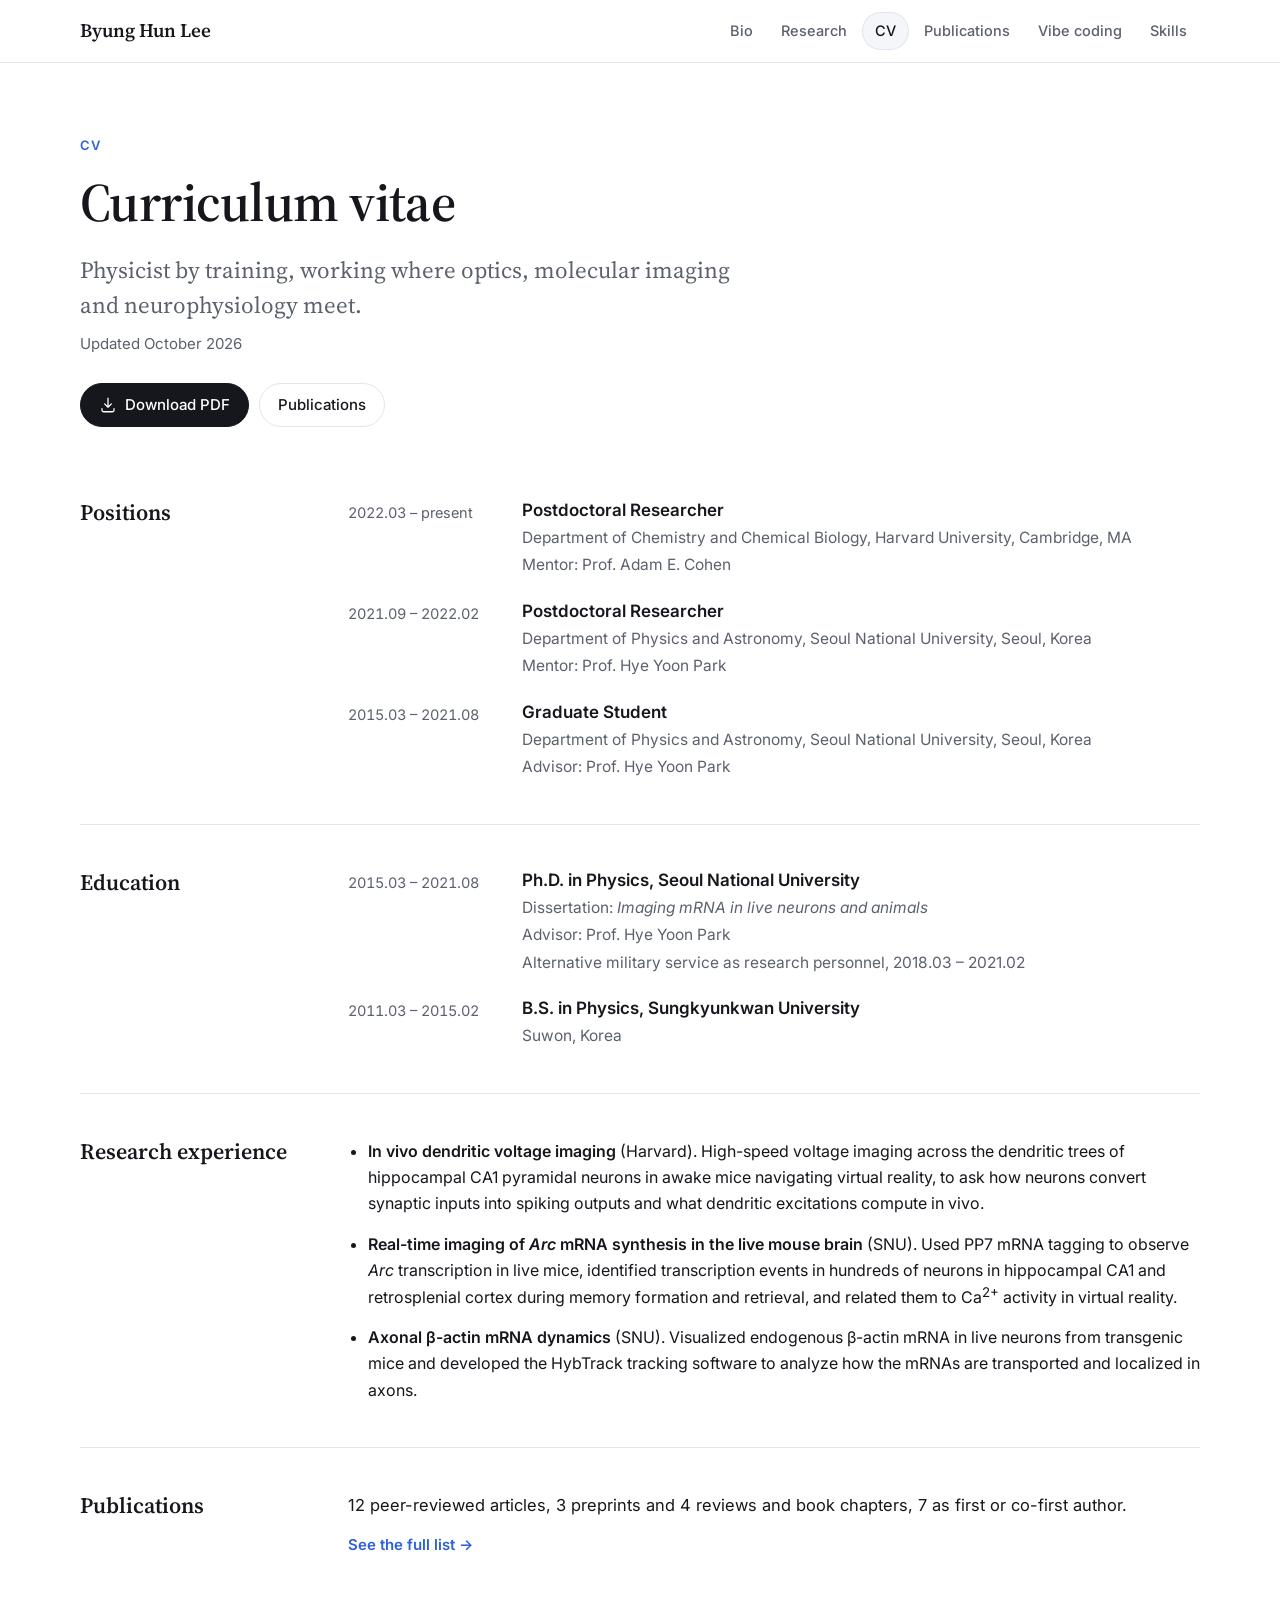
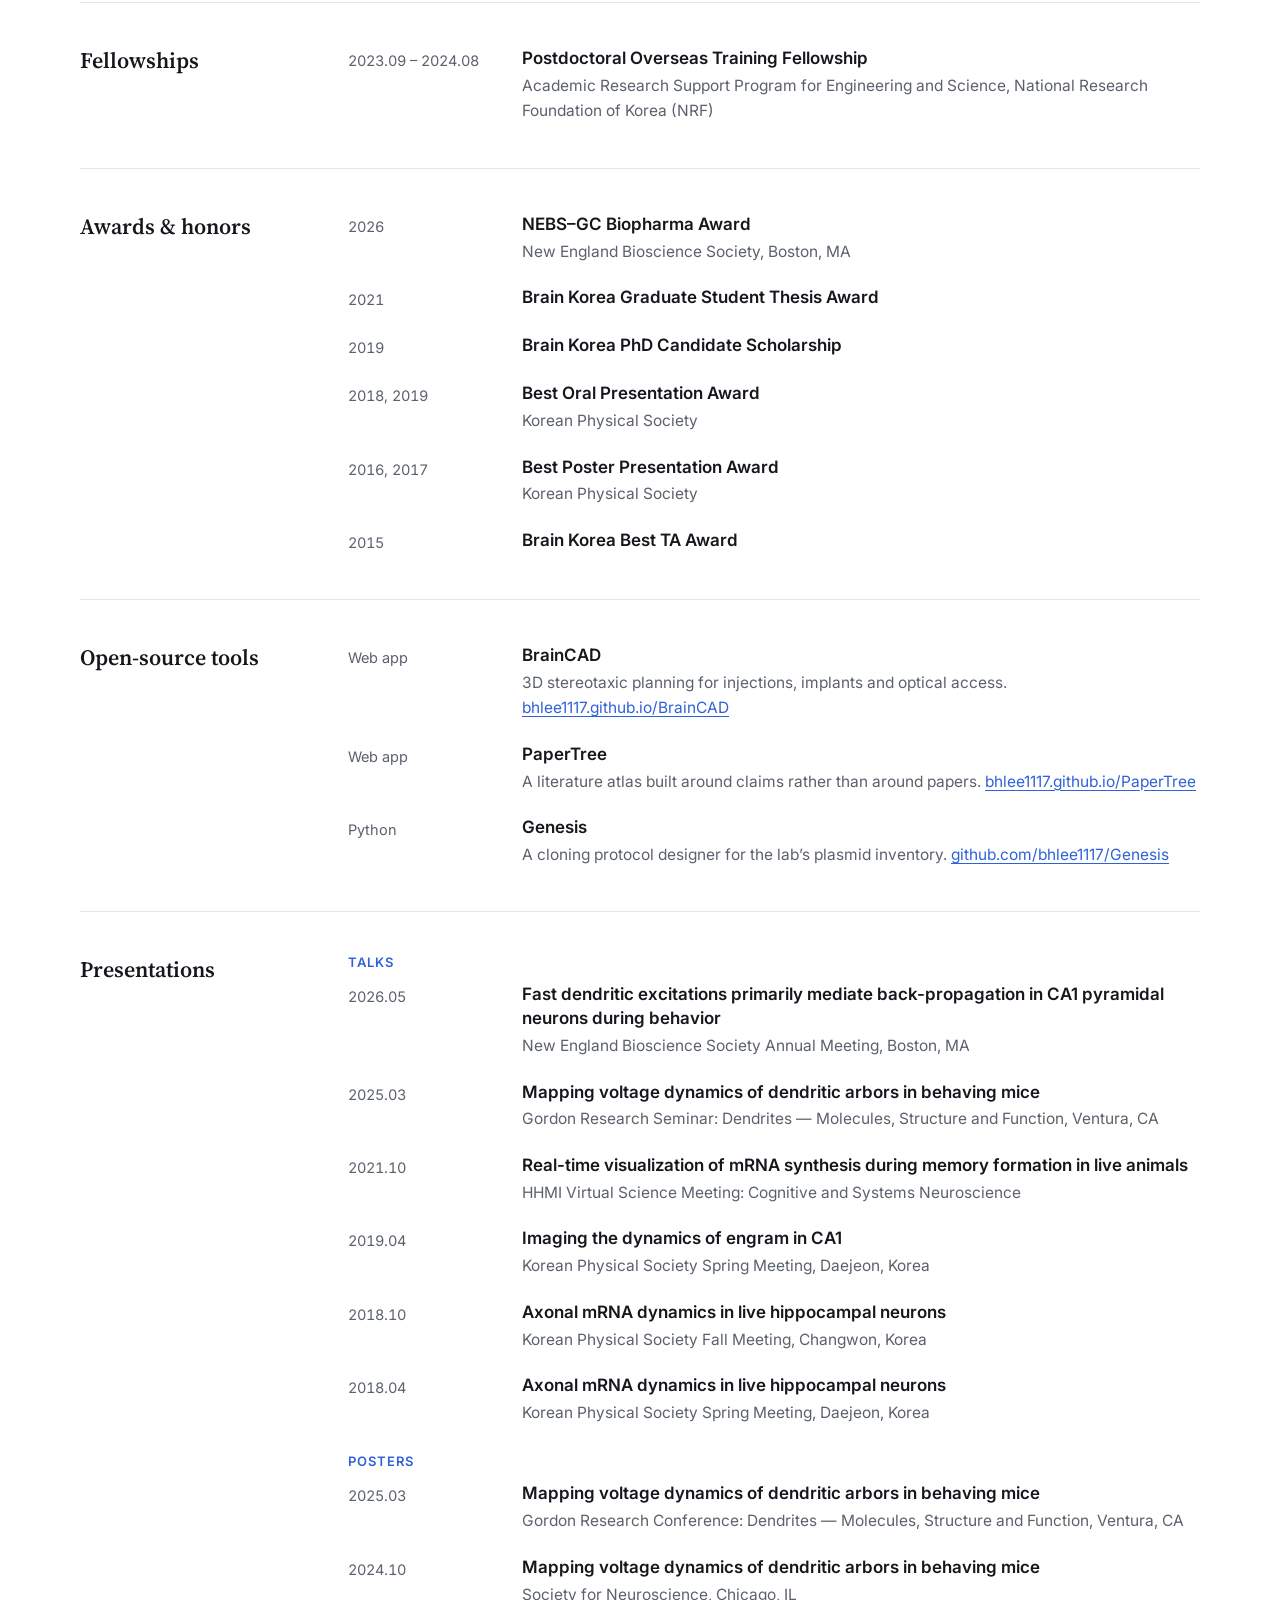
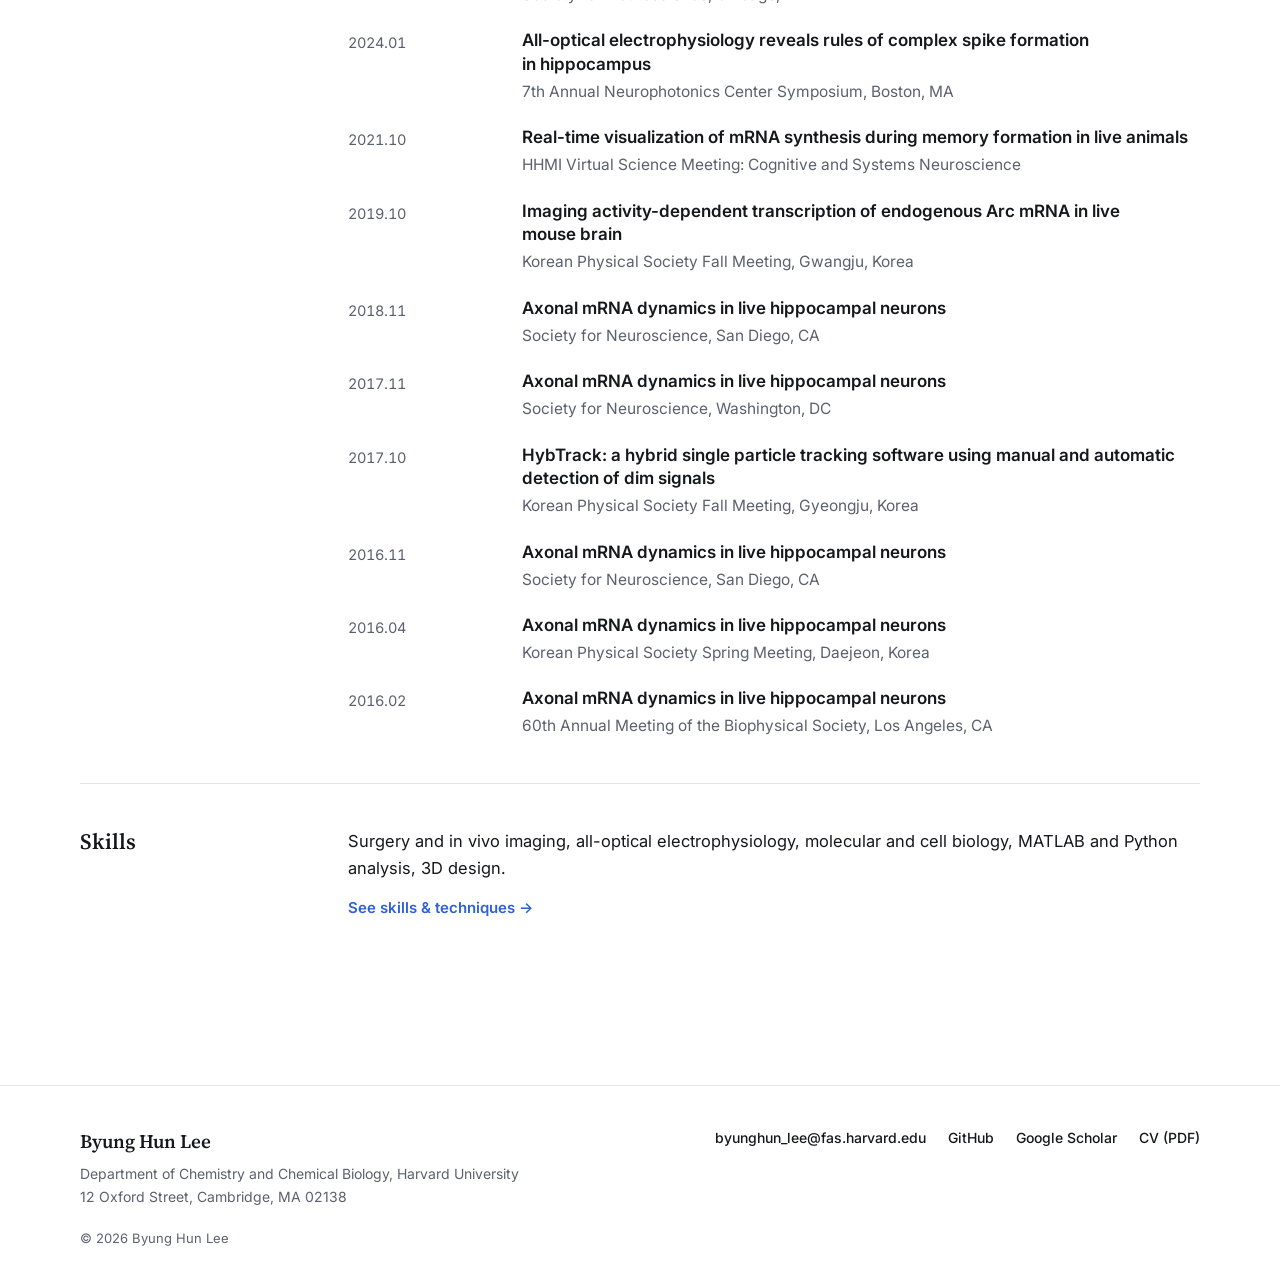
==== commit 144c3716: "Update CV to the October 2026 version Replace the downloadable PDF, add the open-source tools sectio" ====
--- a/cv/index.html
+++ b/cv/index.html
@@ -47,6 +47,7 @@
         <p class="eyebrow">CV</p>
         <h1>Curriculum vitae</h1>
         <p class="lead">Physicist by training, working where optics, molecular imaging and neurophysiology meet.</p>
+        <p class="cv-updated">Updated October 2026</p>
         <div class="page-actions">
           <a class="button" href="/assets/cv/Byung_Hun_Lee_CV.pdf">
             <svg aria-hidden="true" viewBox="0 0 24 24"><path d="M12 3v12m0 0-4.5-4.5M12 15l4.5-4.5M4 17v2a2 2 0 0 0 2 2h12a2 2 0 0 0 2-2v-2"/></svg>
@@ -76,7 +77,7 @@
         <section class="cv-block" id="experience">
           <h2>Research experience</h2>
           <ul class="cv-bullets">
-            <li><strong>In vivo dendritic voltage imaging</strong> (Harvard). High-speed voltage imaging across the dendritic trees of hippocampal CA1 pyramidal neurons in awake mice navigating virtual reality, to ask what dendritic excitations compute in vivo.</li>
+            <li><strong>In vivo dendritic voltage imaging</strong> (Harvard). High-speed voltage imaging across the dendritic trees of hippocampal CA1 pyramidal neurons in awake mice navigating virtual reality, to ask how neurons convert synaptic inputs into spiking outputs and what dendritic excitations compute in vivo.</li>
             <li><strong>Real-time imaging of <i>Arc</i> mRNA synthesis in the live mouse brain</strong> (SNU). Used PP7 mRNA tagging to observe <i>Arc</i> transcription in live mice, identified transcription events in hundreds of neurons in hippocampal CA1 and retrosplenial cortex during memory formation and retrieval, and related them to Ca<sup>2+</sup> activity in virtual reality.</li>
             <li><strong>Axonal β-actin mRNA dynamics</strong> (SNU). Visualized endogenous β-actin mRNA in live neurons from transgenic mice and developed the HybTrack tracking software to analyze how the mRNAs are transported and localized in axons.</li>
           </ul>
@@ -103,6 +104,14 @@
             <li class="cv-item"><span class="cv-when">2018, 2019</span><div class="cv-what"><h3>Best Oral Presentation Award</h3><p>Korean Physical Society</p></div></li>
             <li class="cv-item"><span class="cv-when">2016, 2017</span><div class="cv-what"><h3>Best Poster Presentation Award</h3><p>Korean Physical Society</p></div></li>
             <li class="cv-item"><span class="cv-when">2015</span><div class="cv-what"><h3>Brain Korea Best TA Award</h3></div></li>
+          </ul>
+        </section>
+        <section class="cv-block" id="tools">
+          <h2>Open-source tools</h2>
+          <ul class="cv-list">
+            <li class="cv-item"><span class="cv-when">Web app</span><div class="cv-what"><h3><a href="/projects/braincad/">BrainCAD</a></h3><p>3D stereotaxic planning for injections, implants and optical access. <a href="https://bhlee1117.github.io/BrainCAD/" rel="noopener">bhlee1117.github.io/BrainCAD</a></p></div></li>
+            <li class="cv-item"><span class="cv-when">Web app</span><div class="cv-what"><h3><a href="/projects/papertree/">PaperTree</a></h3><p>A literature atlas built around claims rather than around papers. <a href="https://bhlee1117.github.io/PaperTree/" rel="noopener">bhlee1117.github.io/PaperTree</a></p></div></li>
+            <li class="cv-item"><span class="cv-when">Python</span><div class="cv-what"><h3><a href="/projects/genesis/">Genesis</a></h3><p>A cloning protocol designer for the lab’s plasmid inventory. <a href="https://github.com/bhlee1117/Genesis" rel="noopener">github.com/bhlee1117/Genesis</a></p></div></li>
           </ul>
         </section>
         <section class="cv-block" id="presentations">
--- a/assets/css/style.css
+++ b/assets/css/style.css
@@ -334,6 +334,9 @@
 .cv-item { display: grid; grid-template-columns: 150px minmax(0, 1fr); gap: 4px 24px; }
 .cv-when { color: var(--muted); font-size: 14.5px; font-variant-numeric: tabular-nums; padding-top: 2px; }
 .cv-what h3 { font-family: var(--sans); font-size: 17px; font-weight: 600; line-height: 1.4; text-wrap: pretty; }
+.cv-what h3 a { color: inherit; text-decoration: none; }
+.cv-what h3 a:hover { color: var(--accent); text-decoration: underline; text-underline-offset: 3px; }
+.cv-updated { margin: 10px 0 0; color: var(--muted); font-size: 15px; }
 .cv-what p { color: var(--muted); font-size: 15.5px; margin-top: 2px; }
 .cv-bullets { margin: 0; padding-left: 20px; display: grid; gap: 14px; }
 .cv-bullets li { font-size: 16px; line-height: 1.65; }
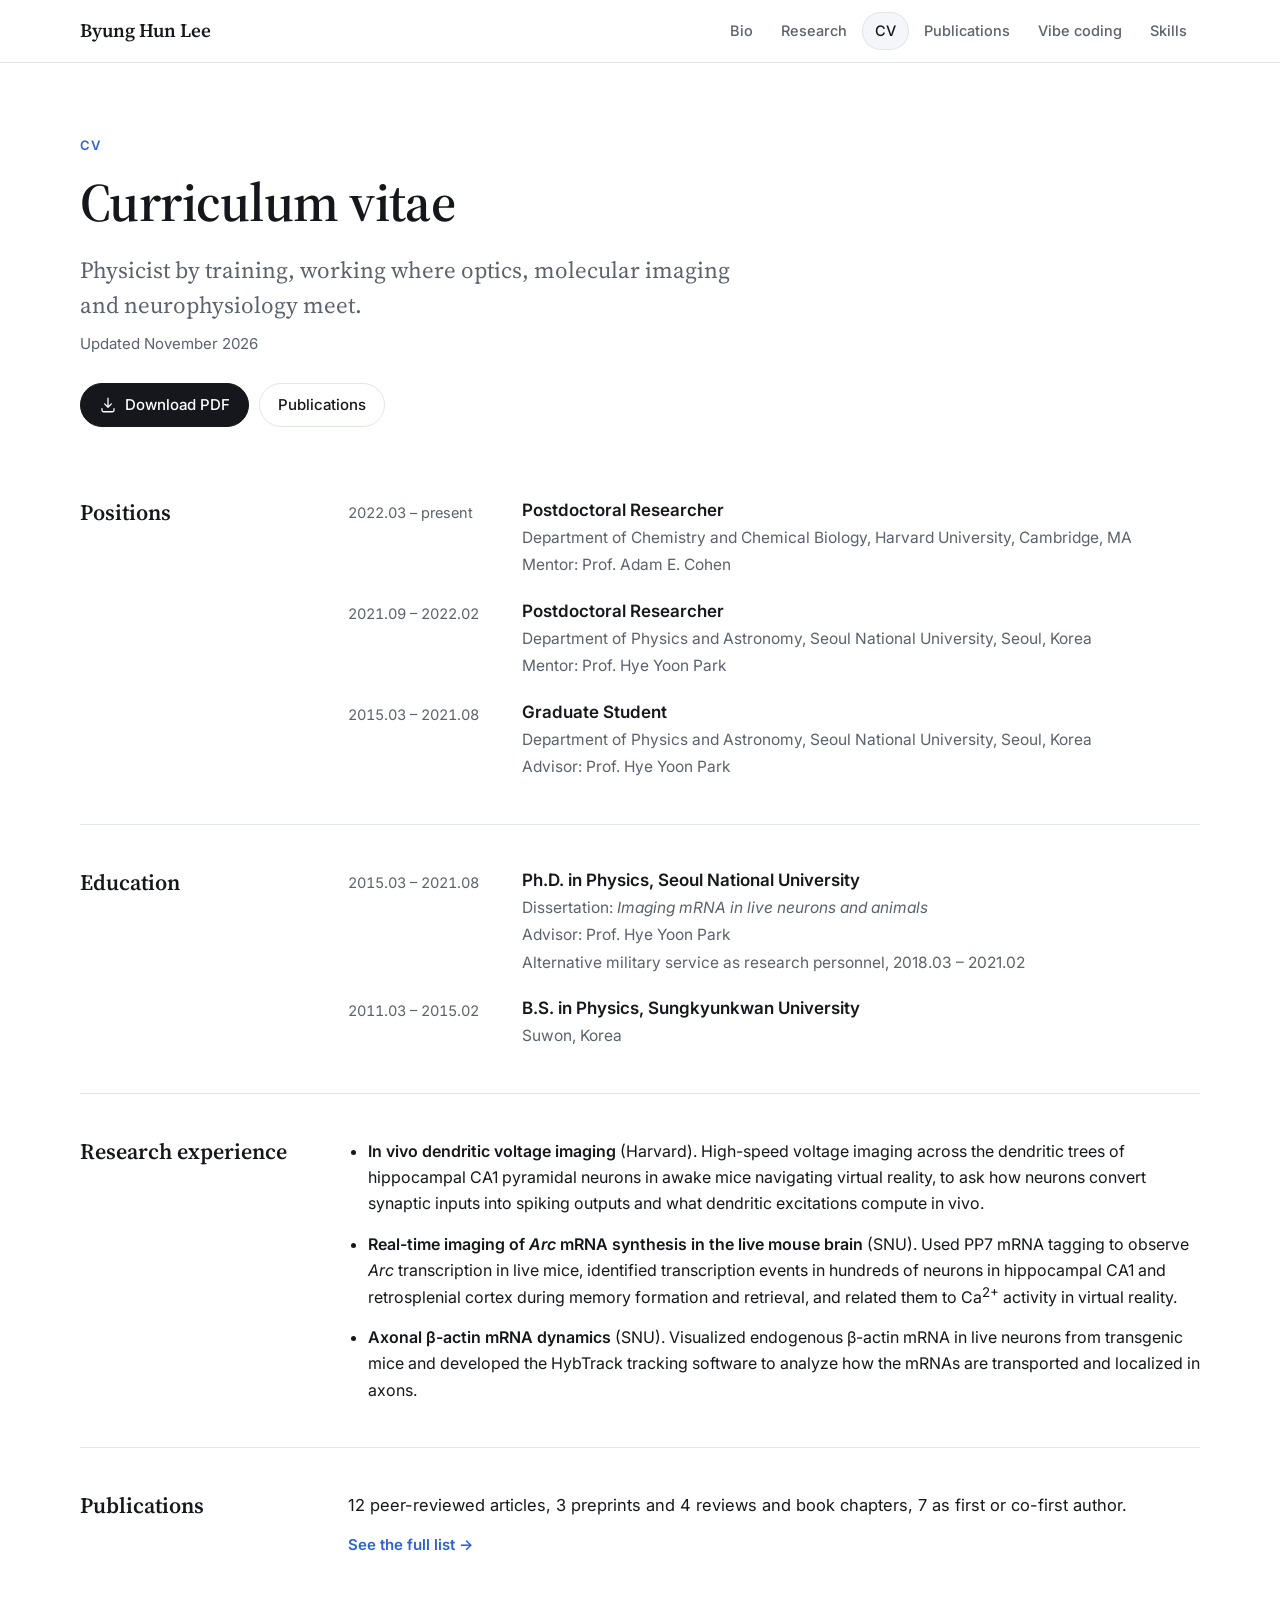
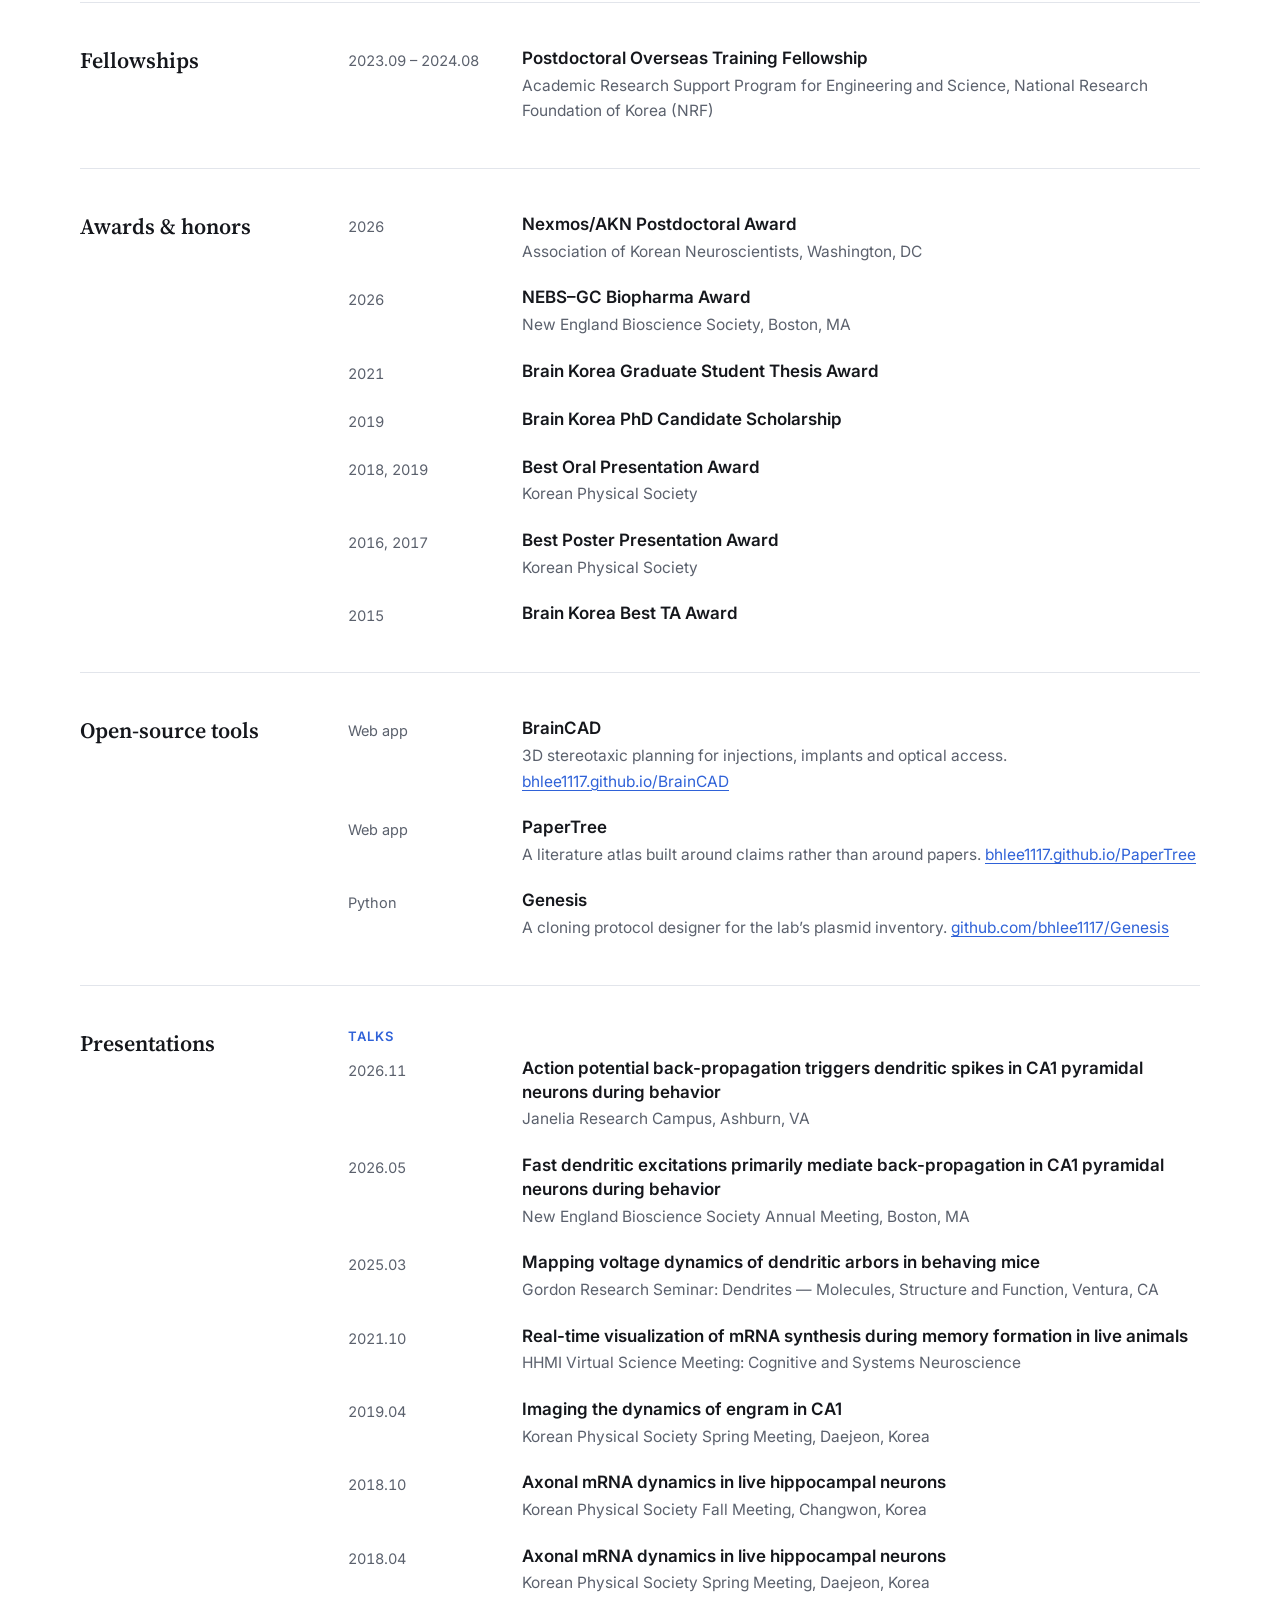
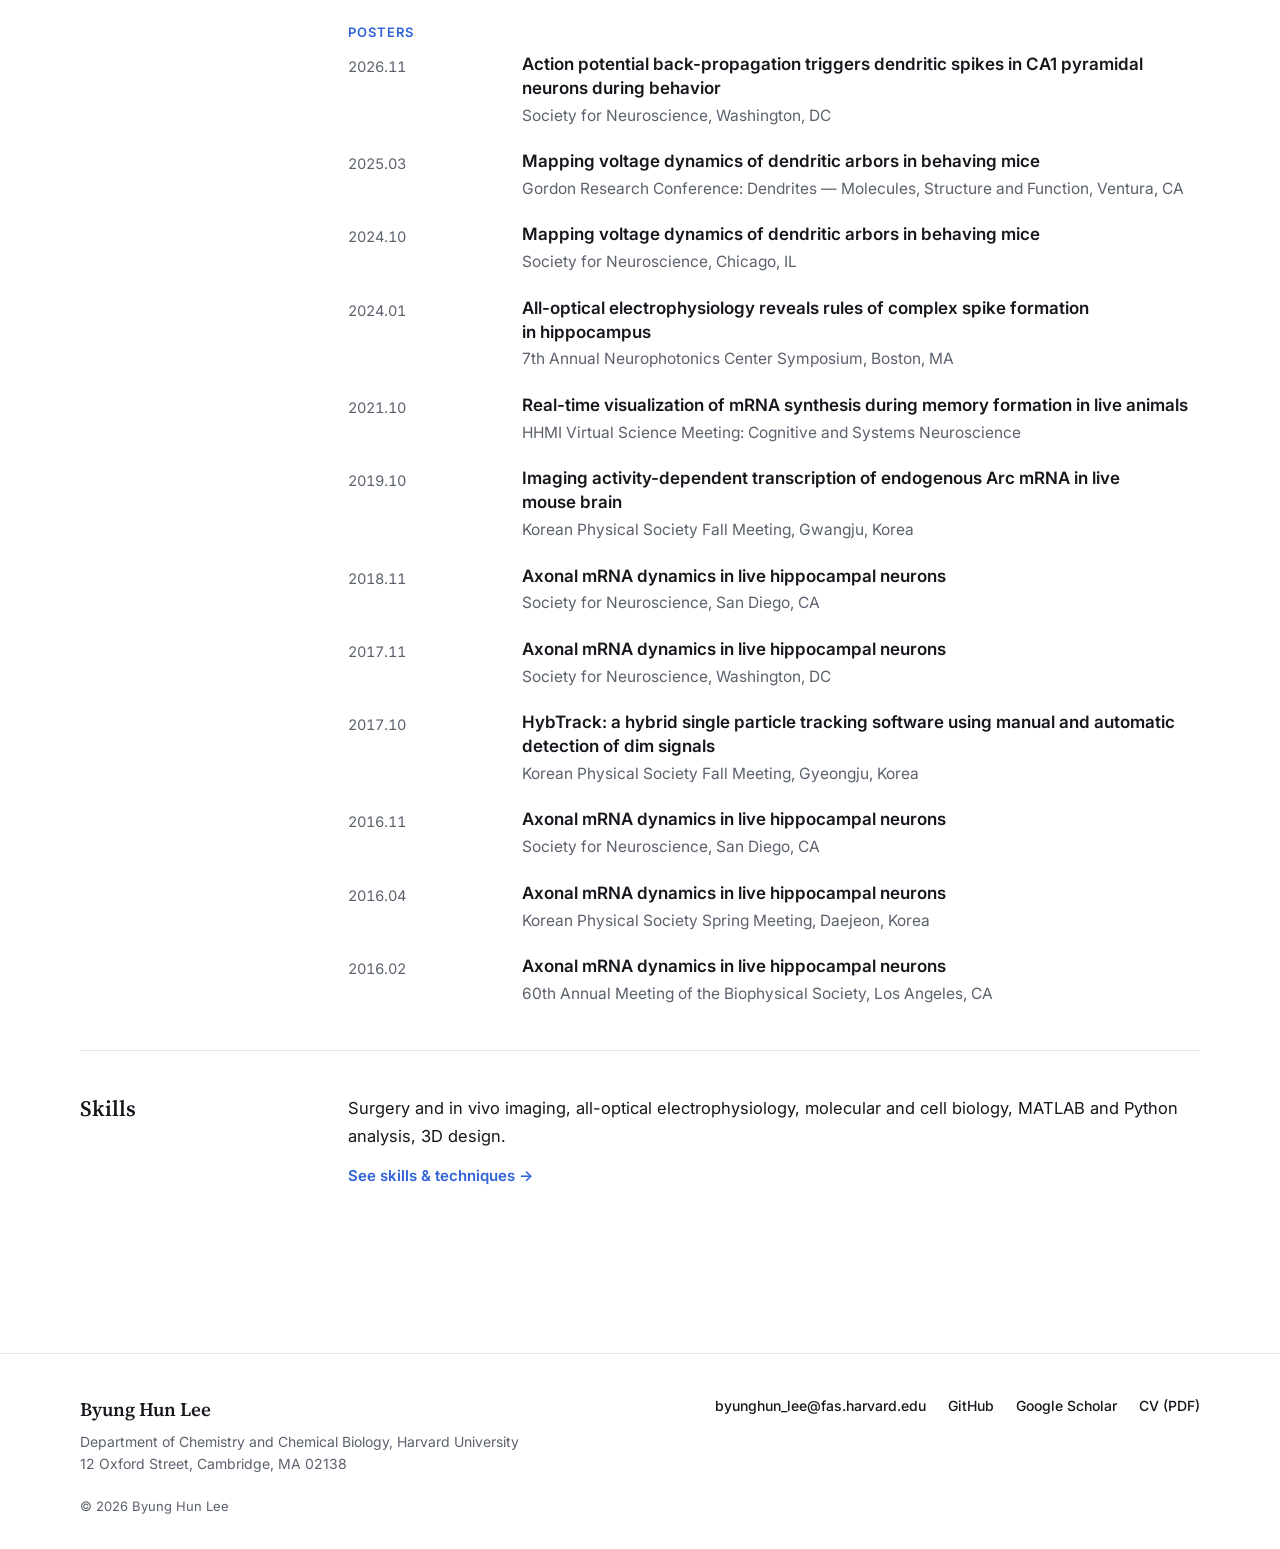
==== commit b3f40a2d: "Update CV to the November 2026 version Swap in the new PDF, add the Nexmos/AKN Postdoctoral Award, t" ====
--- a/cv/index.html
+++ b/cv/index.html
@@ -47,7 +47,7 @@
         <p class="eyebrow">CV</p>
         <h1>Curriculum vitae</h1>
         <p class="lead">Physicist by training, working where optics, molecular imaging and neurophysiology meet.</p>
-        <p class="cv-updated">Updated October 2026</p>
+        <p class="cv-updated">Updated November 2026</p>
         <div class="page-actions">
           <a class="button" href="/assets/cv/Byung_Hun_Lee_CV.pdf">
             <svg aria-hidden="true" viewBox="0 0 24 24"><path d="M12 3v12m0 0-4.5-4.5M12 15l4.5-4.5M4 17v2a2 2 0 0 0 2 2h12a2 2 0 0 0 2-2v-2"/></svg>
@@ -98,6 +98,7 @@
         <section class="cv-block" id="awards">
           <h2>Awards &amp; honors</h2>
           <ul class="cv-list">
+            <li class="cv-item"><span class="cv-when">2026</span><div class="cv-what"><h3>Nexmos/AKN Postdoctoral Award</h3><p>Association of Korean Neuroscientists, Washington, DC</p></div></li>
             <li class="cv-item"><span class="cv-when">2026</span><div class="cv-what"><h3>NEBS–GC Biopharma Award</h3><p>New England Bioscience Society, Boston, MA</p></div></li>
             <li class="cv-item"><span class="cv-when">2021</span><div class="cv-what"><h3>Brain Korea Graduate Student Thesis Award</h3></div></li>
             <li class="cv-item"><span class="cv-when">2019</span><div class="cv-what"><h3>Brain Korea PhD Candidate Scholarship</h3></div></li>
@@ -119,6 +120,7 @@
           <div>
             <p class="cv-sub">Talks</p>
             <ul class="cv-list">
+            <li class="cv-item"><span class="cv-when">2026.11</span><div class="cv-what"><h3>Action potential back-propagation triggers dendritic spikes in CA1 pyramidal neurons during behavior</h3><p>Janelia Research Campus, Ashburn, VA</p></div></li>
             <li class="cv-item"><span class="cv-when">2026.05</span><div class="cv-what"><h3>Fast dendritic excitations primarily mediate back-propagation in CA1 pyramidal neurons during behavior</h3><p>New England Bioscience Society Annual Meeting, Boston, MA</p></div></li>
             <li class="cv-item"><span class="cv-when">2025.03</span><div class="cv-what"><h3>Mapping voltage dynamics of dendritic arbors in behaving mice</h3><p>Gordon Research Seminar: Dendrites — Molecules, Structure and Function, Ventura, CA</p></div></li>
             <li class="cv-item"><span class="cv-when">2021.10</span><div class="cv-what"><h3>Real-time visualization of mRNA synthesis during memory formation in live animals</h3><p>HHMI Virtual Science Meeting: Cognitive and Systems Neuroscience</p></div></li>
@@ -128,6 +130,7 @@
             </ul>
             <p class="cv-sub">Posters</p>
             <ul class="cv-list">
+            <li class="cv-item"><span class="cv-when">2026.11</span><div class="cv-what"><h3>Action potential back-propagation triggers dendritic spikes in CA1 pyramidal neurons during behavior</h3><p>Society for Neuroscience, Washington, DC</p></div></li>
             <li class="cv-item"><span class="cv-when">2025.03</span><div class="cv-what"><h3>Mapping voltage dynamics of dendritic arbors in behaving mice</h3><p>Gordon Research Conference: Dendrites — Molecules, Structure and Function, Ventura, CA</p></div></li>
             <li class="cv-item"><span class="cv-when">2024.10</span><div class="cv-what"><h3>Mapping voltage dynamics of dendritic arbors in behaving mice</h3><p>Society for Neuroscience, Chicago, IL</p></div></li>
             <li class="cv-item"><span class="cv-when">2024.01</span><div class="cv-what"><h3>All-optical electrophysiology reveals rules of complex spike formation in hippocampus</h3><p>7th Annual Neurophotonics Center Symposium, Boston, MA</p></div></li>
